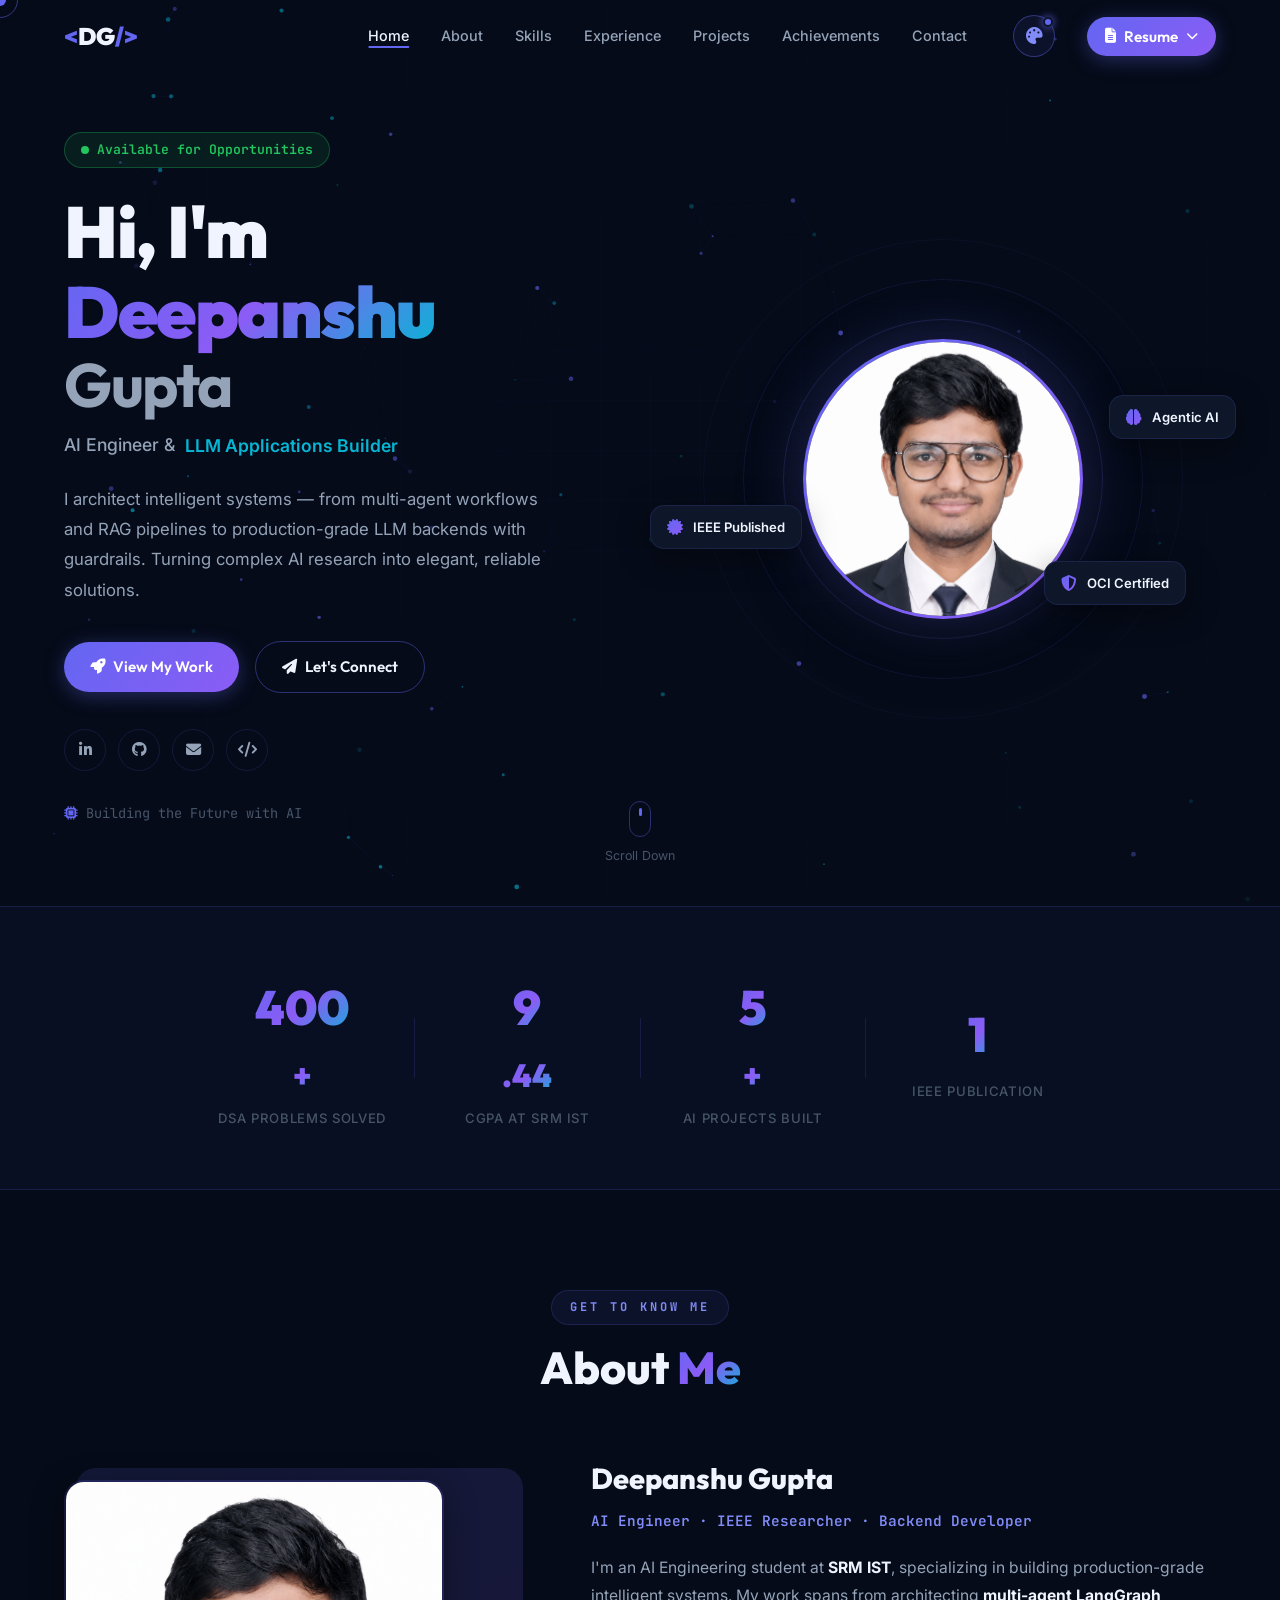
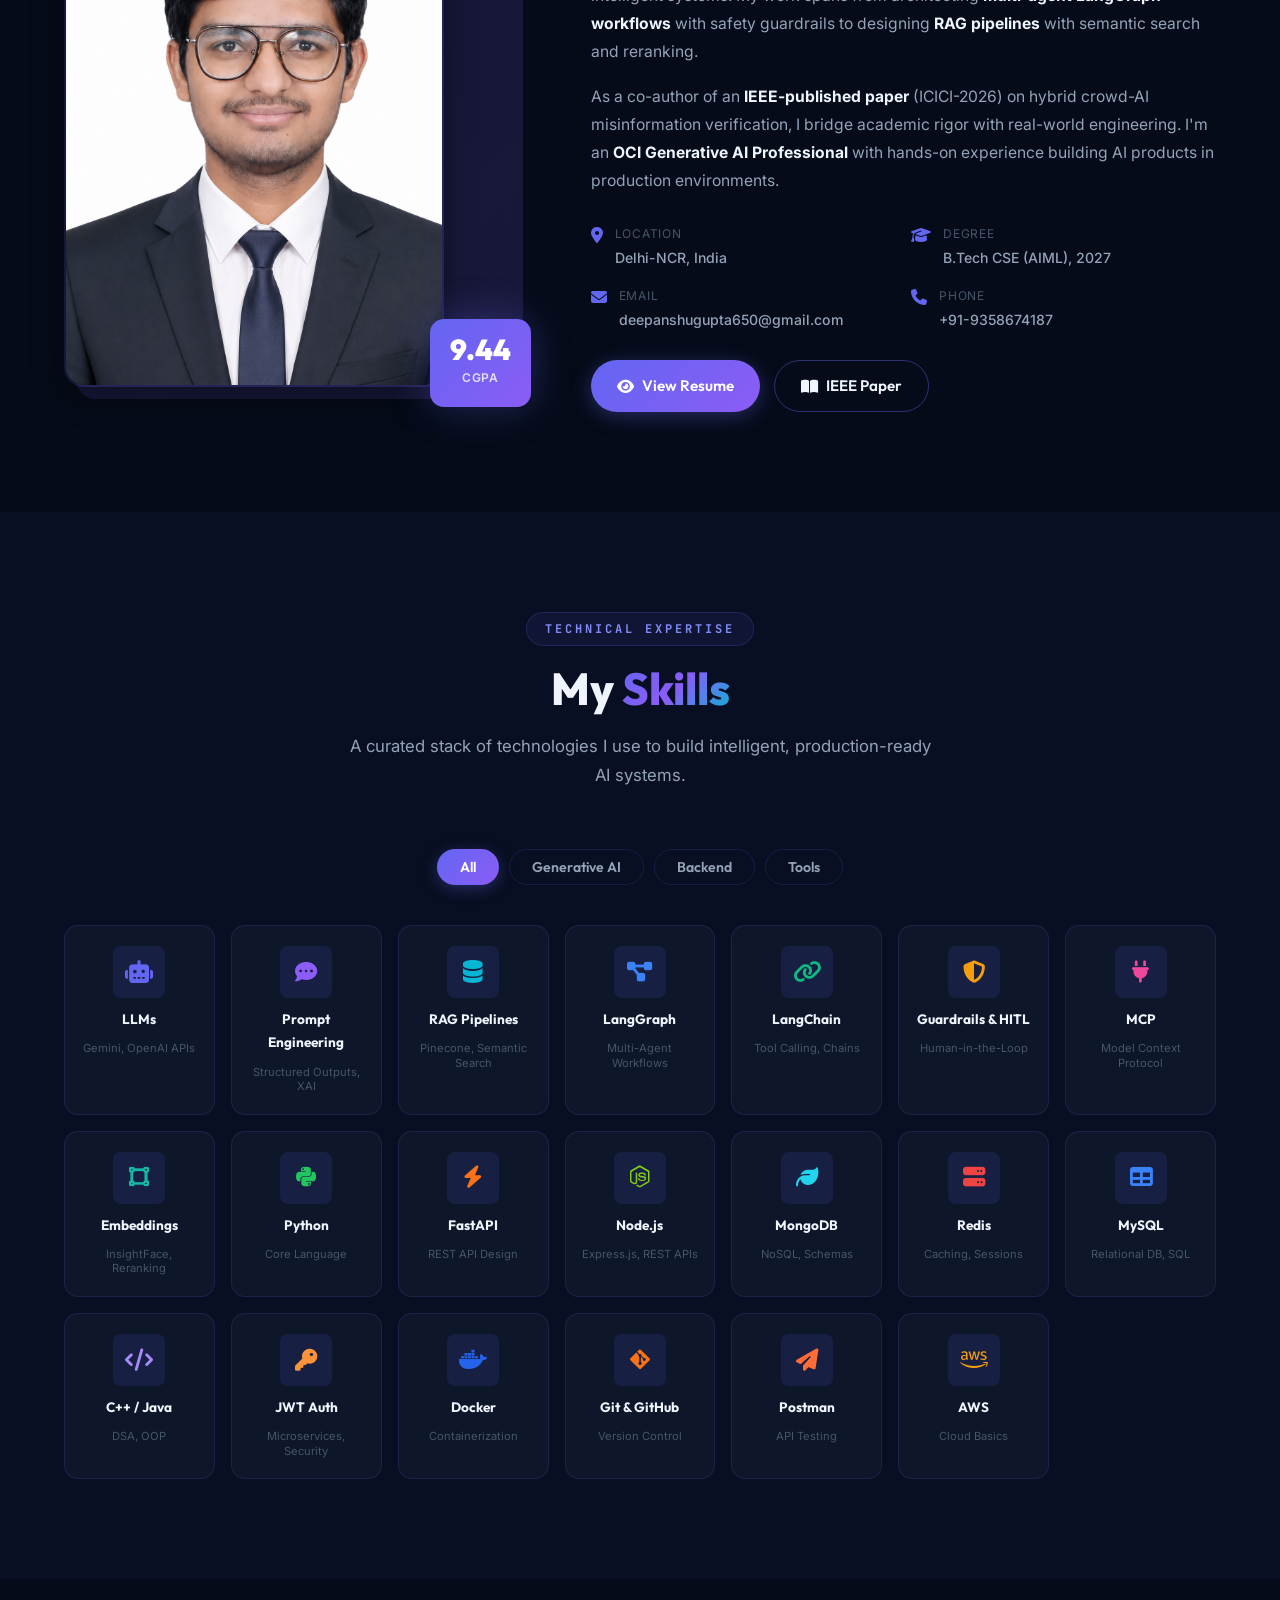
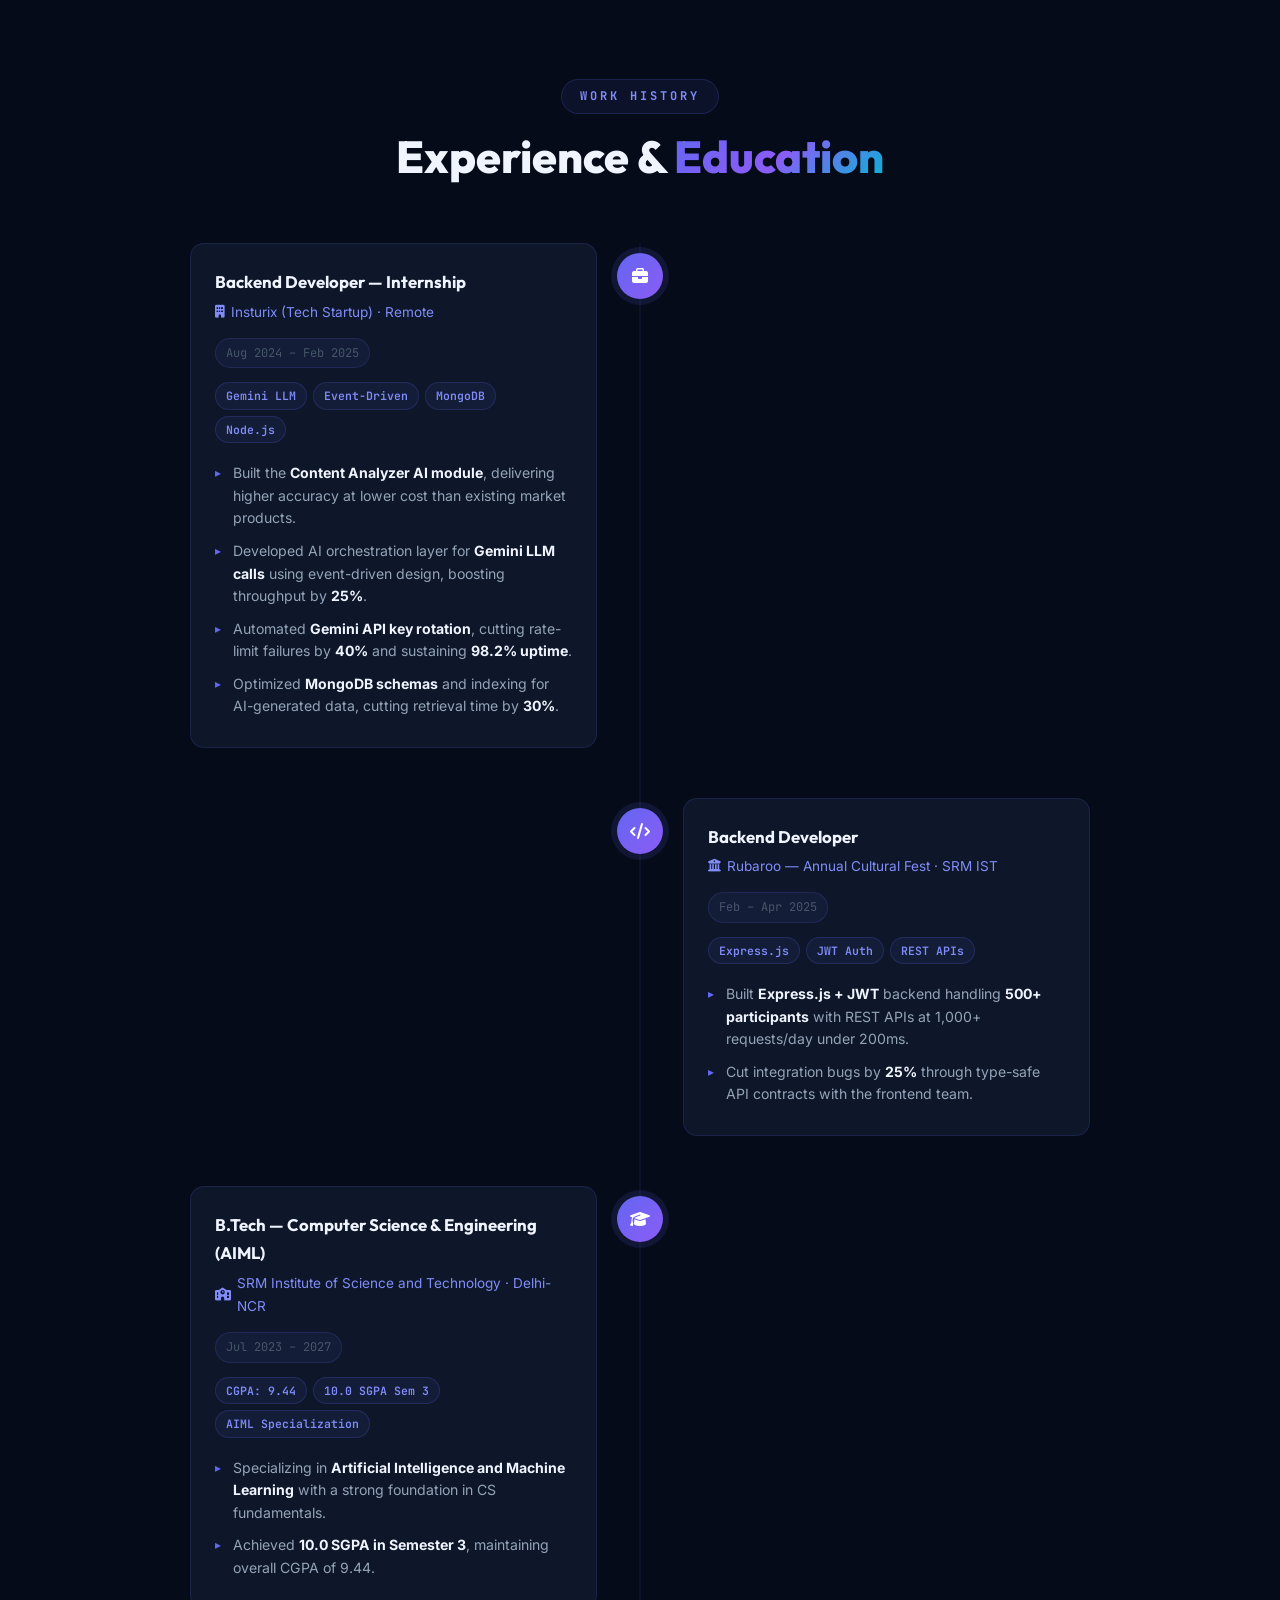
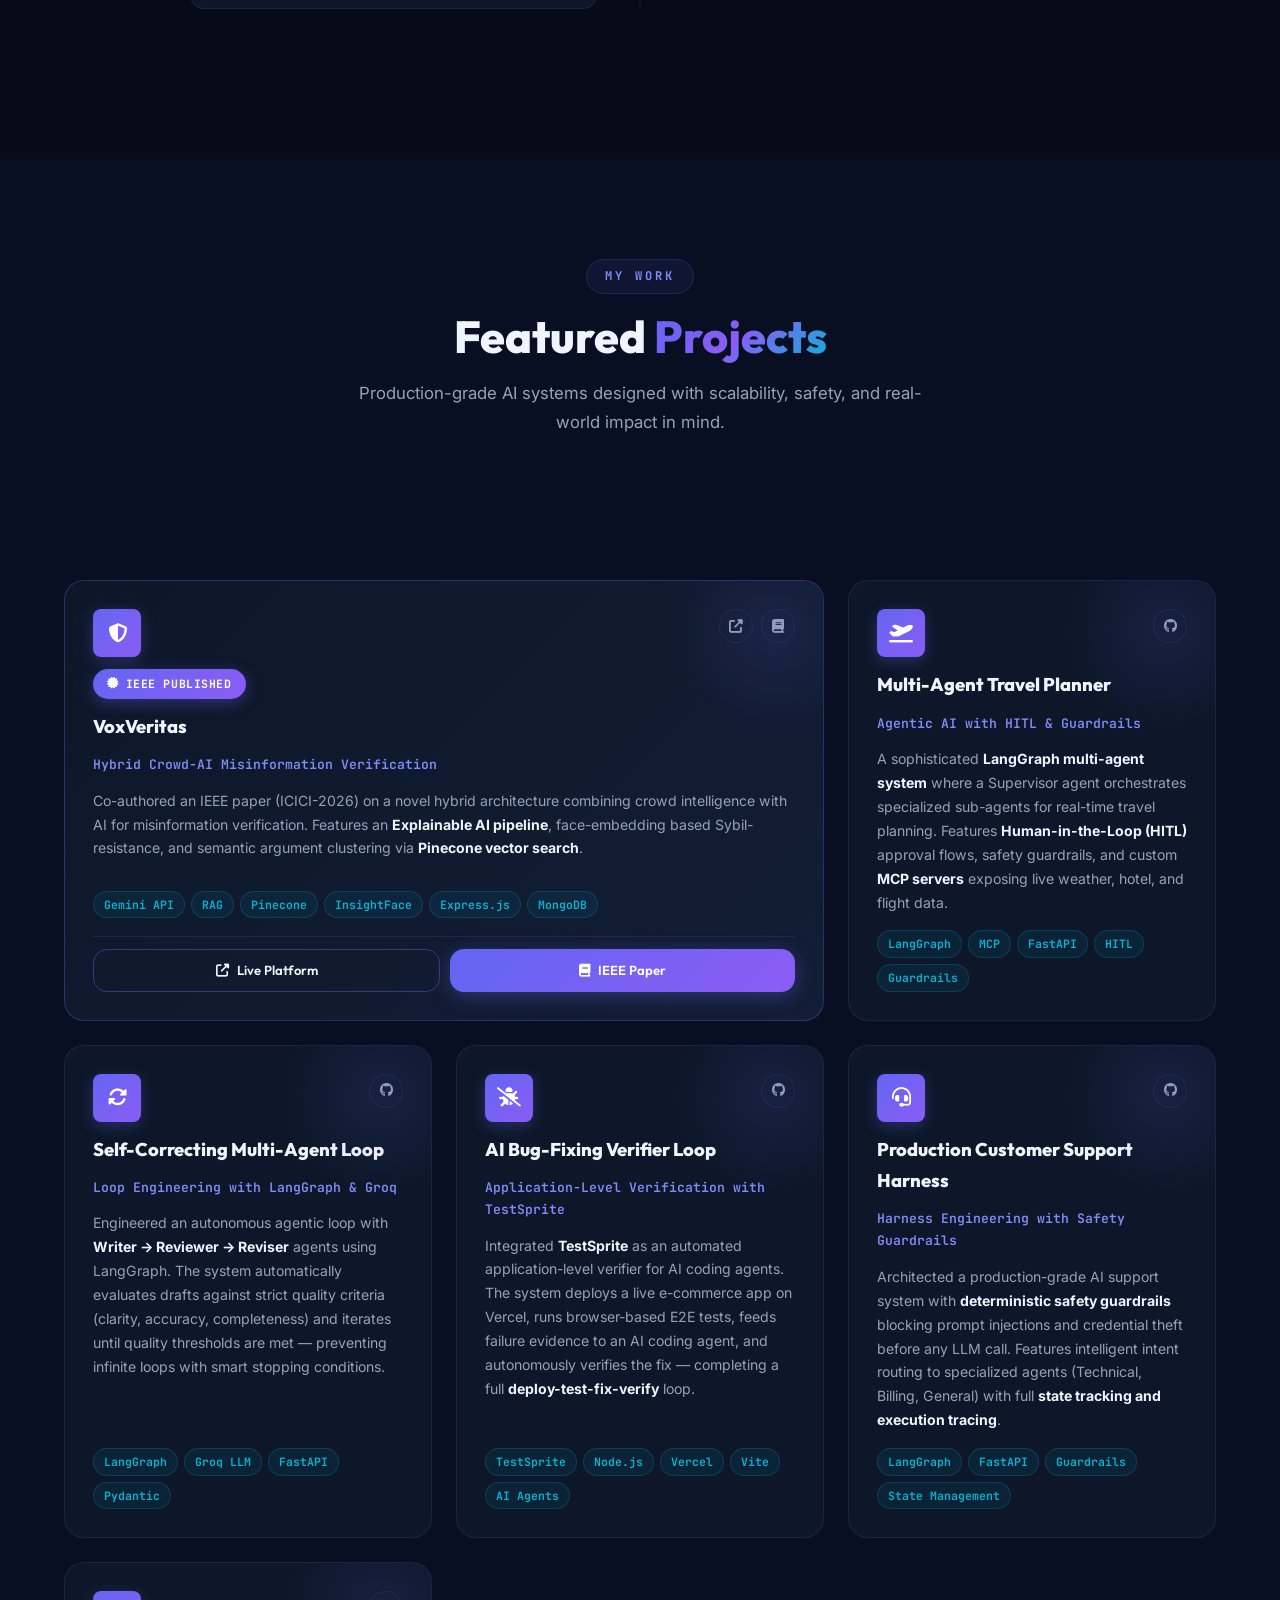
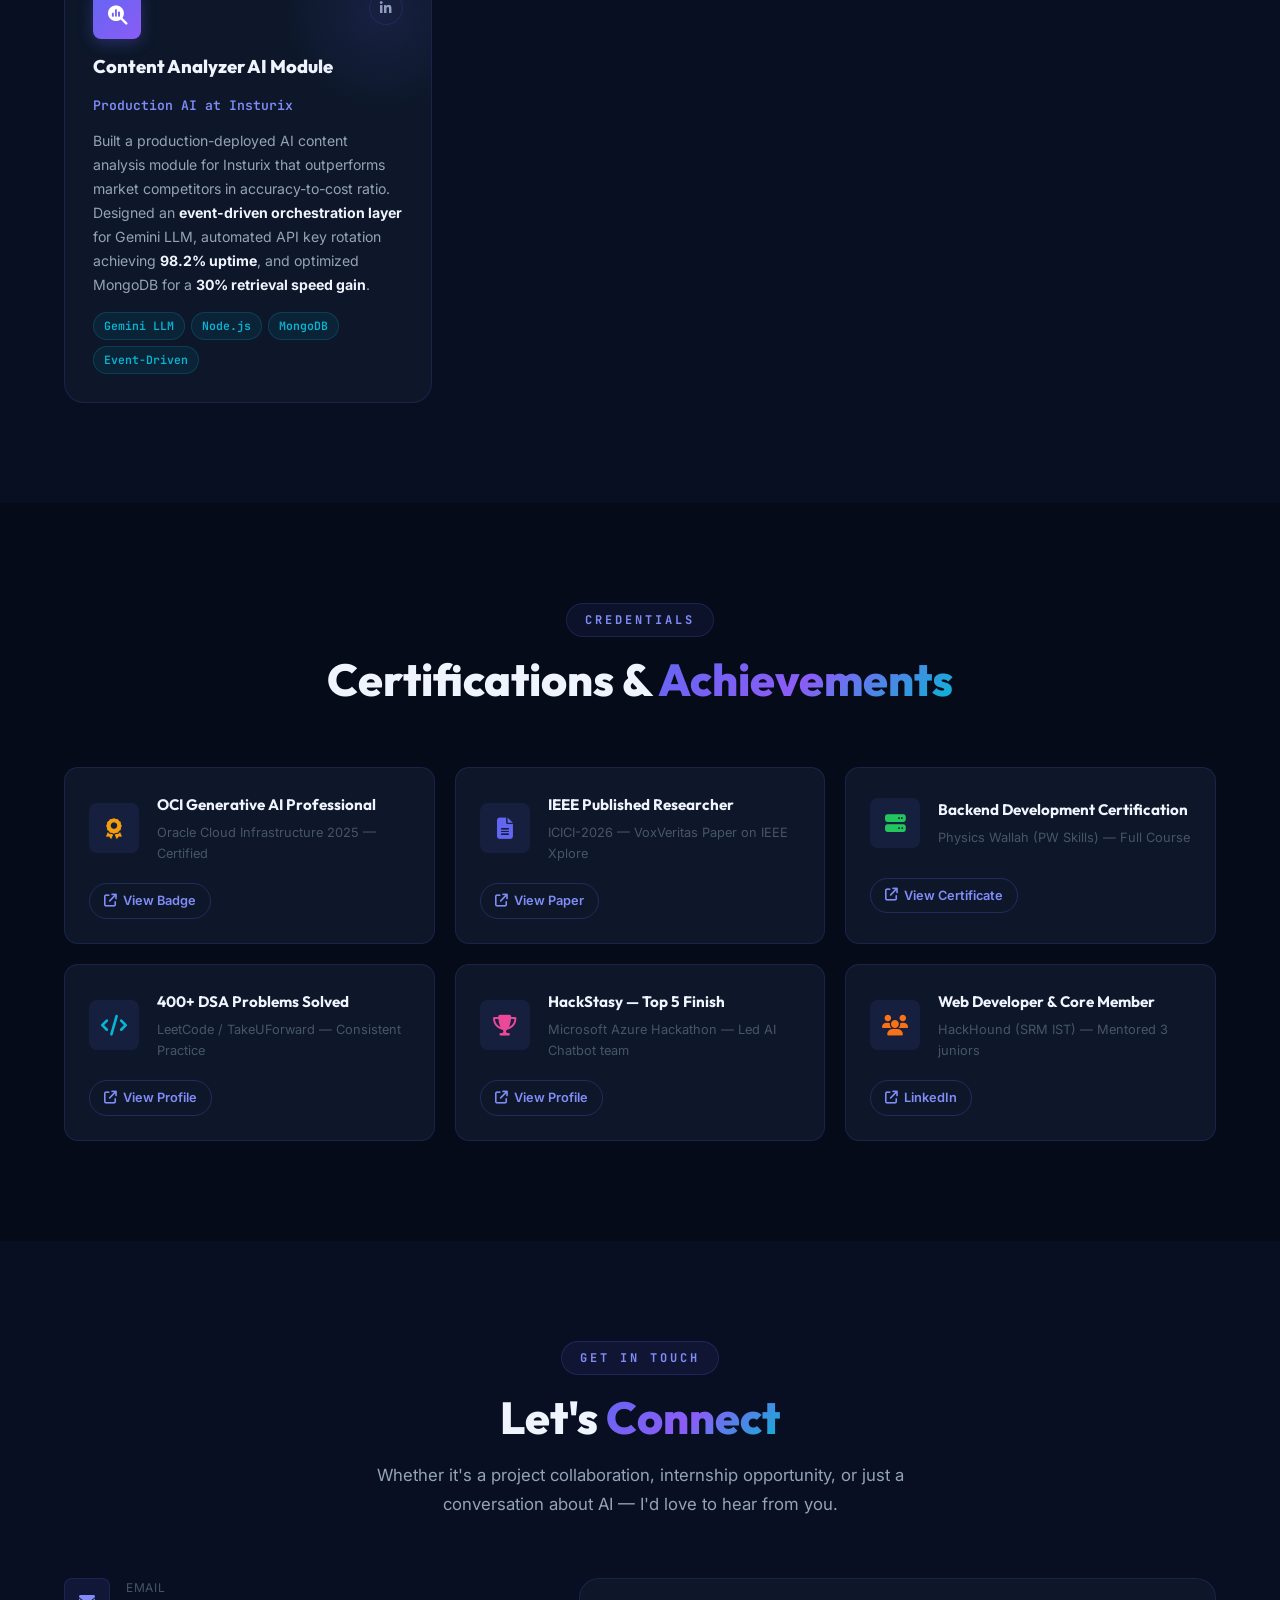
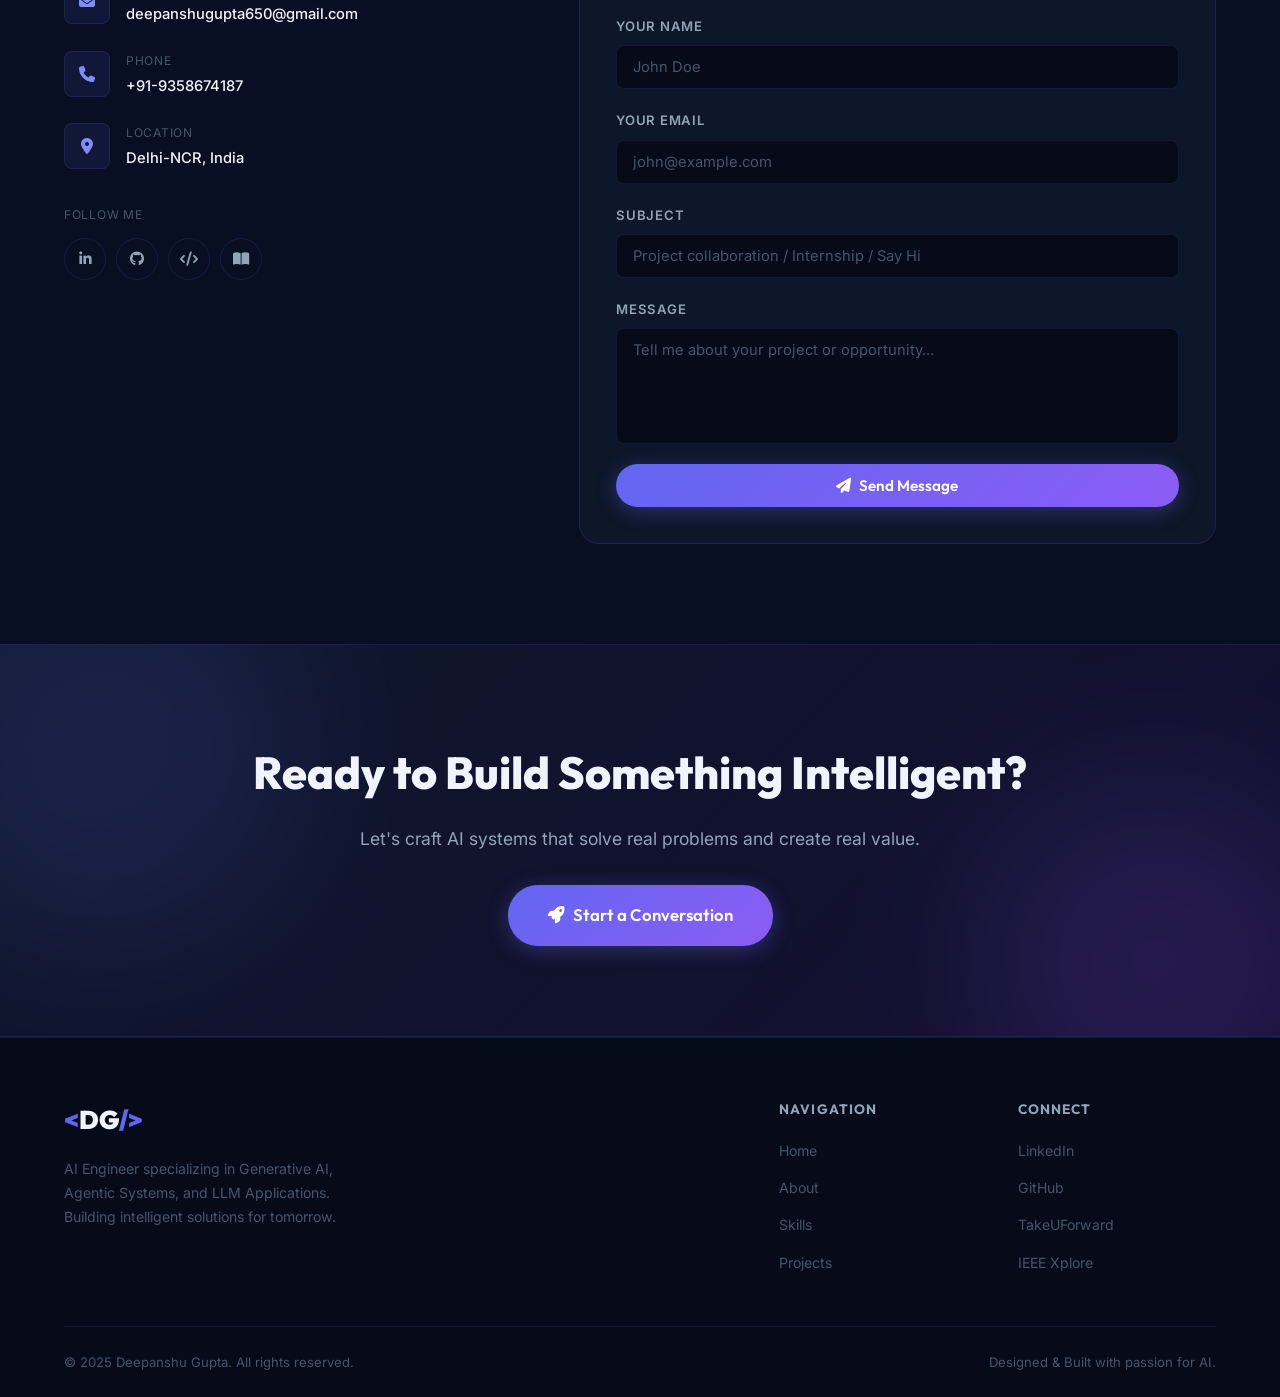
==== index.html @ e5faf409 "frist version" ====
<!DOCTYPE html>
<html lang="en">
<head>
  <meta charset="UTF-8" />
  <meta name="viewport" content="width=device-width, initial-scale=1.0" />
  <title>Deepanshu Gupta — AI Engineer & Agentic AI Specialist</title>
  <meta name="description" content="Portfolio of Deepanshu Gupta — AI Engineer specializing in Generative AI, LLM applications, Agentic AI systems, RAG pipelines, and multi-agent workflows. IEEE-published researcher and OCI Generative AI Professional." />
  <link rel="preconnect" href="https://fonts.googleapis.com" />
  <link rel="preconnect" href="https://fonts.gstatic.com" crossorigin />
  <link href="https://fonts.googleapis.com/css2?family=Outfit:wght@300;400;500;600;700;800;900&family=Inter:wght@300;400;500;600&family=JetBrains+Mono:wght@400;500&display=swap" rel="stylesheet" />
  <link rel="stylesheet" href="https://cdnjs.cloudflare.com/ajax/libs/font-awesome/6.5.0/css/all.min.css" />
  <link rel="stylesheet" href="style.css" />
  <!-- Theme Switcher Colors injected by JS -->
</head>
<body>

  <!-- ===== CUSTOM CURSOR ===== -->
  <div class="cursor" id="cursor"></div>
  <div class="cursor-follower" id="cursorFollower"></div>

  <!-- ===== LOADER ===== -->
  <div class="loader" id="loader">
    <div class="loader-inner">
      <div class="loader-logo">DG</div>
      <div class="loader-bar"><div class="loader-progress" id="loaderProgress"></div></div>
      <p class="loader-text">Initializing AI System...</p>
    </div>
  </div>

  <!-- ===== NAVBAR ===== -->
  <nav class="navbar" id="navbar">
    <div class="nav-container">
      <a href="#home" class="nav-logo">
        <span class="logo-bracket">&lt;</span>DG<span class="logo-bracket">/&gt;</span>
      </a>
      <ul class="nav-links" id="navLinks">
        <li><a href="#home" class="nav-link active">Home</a></li>
        <li><a href="#about" class="nav-link">About</a></li>
        <li><a href="#skills" class="nav-link">Skills</a></li>
        <li><a href="#experience" class="nav-link">Experience</a></li>
        <li><a href="#projects" class="nav-link">Projects</a></li>
        <li><a href="#certifications" class="nav-link">Achievements</a></li>
        <li><a href="#contact" class="nav-link">Contact</a></li>
      </ul>
      <!-- Theme Switcher (Sequential Toggle) -->
      <div class="theme-switcher" id="themeSwitcher">
        <button class="theme-toggle-btn" id="themeToggleBtn" aria-label="Cycle color theme" title="Theme: Indigo Cosmos (Click to switch)">
          <i class="fas fa-palette"></i>
          <span class="theme-badge-dot" id="themeBadgeDot"></span>
        </button>
      </div>

      <!-- Theme Toast Notification -->
      <div class="theme-toast" id="themeToast" aria-live="polite"></div>

      <!-- Resume Dropdown -->
      <div class="resume-dropdown" id="resumeDropdown">
        <button class="btn btn-primary nav-cta resume-trigger" id="resumeTrigger">
          <i class="fas fa-file-alt"></i> Resume <i class="fas fa-chevron-down resume-chevron"></i>
        </button>
        <div class="resume-menu" id="resumeMenu">
          <a href="https://drive.google.com/file/d/1e460XeyVys7kwiIqdDJGY84i5JlRn33x/view?usp=sharing" target="_blank" class="resume-menu-item">
            <i class="fas fa-eye"></i>
            <div>
              <span class="rmenu-title">View Resume</span>
              <span class="rmenu-sub">Open in Google Drive</span>
            </div>
          </a>
          <a href="https://drive.google.com/uc?export=download&id=1e460XeyVys7kwiIqdDJGY84i5JlRn33x" target="_blank" class="resume-menu-item">
            <i class="fas fa-download"></i>
            <div>
              <span class="rmenu-title">Download PDF</span>
              <span class="rmenu-sub">Save to your device</span>
            </div>
          </a>
        </div>
      </div>

      <button class="hamburger" id="hamburger" aria-label="Toggle menu">
        <span></span><span></span><span></span>
      </button>
    </div>
  </nav>

  <!-- ===== HERO SECTION ===== -->
  <section id="home" class="hero">
    <canvas id="particleCanvas"></canvas>
    <div class="hero-bg-grid"></div>
    <div class="hero-container">
      <div class="hero-content">
        <div class="hero-badge reveal-up">
          <span class="badge-dot"></span>
          <span>Available for Opportunities</span>
        </div>
        <h1 class="hero-title reveal-up">
          Hi, I'm <span class="text-gradient">Deepanshu</span><br />
          <span class="hero-subtitle-role">Gupta</span>
        </h1>
        <div class="hero-role reveal-up">
          <span class="role-prefix">AI Engineer &amp;</span>
          <div class="role-cycler">
            <span class="role-item active">Agentic AI Specialist</span>
            <span class="role-item">LLM Applications Builder</span>
            <span class="role-item">RAG Pipeline Engineer</span>
            <span class="role-item">IEEE Published Researcher</span>
          </div>
        </div>
        <p class="hero-desc reveal-up">
          I architect intelligent systems — from multi-agent workflows and RAG pipelines 
          to production-grade LLM backends with guardrails. Turning complex AI research 
          into elegant, reliable solutions.
        </p>
        <div class="hero-actions reveal-up">
          <a href="#projects" class="btn btn-primary btn-glow">
            <i class="fas fa-rocket"></i> View My Work
          </a>
          <a href="#contact" class="btn btn-outline">
            <i class="fas fa-paper-plane"></i> Let's Connect
          </a>
        </div>
        <div class="hero-socials reveal-up">
          <a href="https://linkedin.com/in/deepanshugupta650" target="_blank" aria-label="LinkedIn" class="social-icon">
            <i class="fab fa-linkedin-in"></i>
          </a>
          <a href="https://github.com/deepanshuguptacode" target="_blank" aria-label="GitHub" class="social-icon">
            <i class="fab fa-github"></i>
          </a>
          <a href="mailto:deepanshugupta650@gmail.com" aria-label="Email" class="social-icon">
            <i class="fas fa-envelope"></i>
          </a>
          <a href="https://takeuforward.org/profile/deepanshuguptacode/" target="_blank" aria-label="TakeUForward" class="social-icon">
            <i class="fas fa-code"></i>
          </a>
        </div>
        <div class="hero-tag reveal-up">
          <span class="tag-icon"><i class="fas fa-microchip"></i></span>
          <span>Building the Future with AI</span>
        </div>
      </div>
      <div class="hero-image-wrapper reveal-right">
        <div class="hero-image-ring ring-1"></div>
        <div class="hero-image-ring ring-2"></div>
        <div class="hero-image-ring ring-3"></div>
        <div class="hero-image-frame">
          <img src="profile.png" alt="Deepanshu Gupta - AI Engineer" class="hero-profile-img" />
        </div>
        <div class="hero-float-card card-1">
          <i class="fas fa-brain"></i>
          <span>Agentic AI</span>
        </div>
        <div class="hero-float-card card-2">
          <i class="fas fa-certificate"></i>
          <span>IEEE Published</span>
        </div>
        <div class="hero-float-card card-3">
          <i class="fas fa-shield-halved"></i>
          <span>OCI Certified</span>
        </div>
      </div>
    </div>
    <div class="scroll-indicator">
      <div class="scroll-mouse">
        <div class="scroll-wheel"></div>
      </div>
      <span>Scroll Down</span>
    </div>
  </section>

  <!-- ===== STATS RIBBON ===== -->
  <section class="stats-ribbon">
    <div class="stats-container">
      <div class="stat-item reveal-up">
        <div class="stat-number" data-count="400">0</div>
        <div class="stat-suffix">+</div>
        <div class="stat-label">DSA Problems Solved</div>
      </div>
      <div class="stat-divider"></div>
      <div class="stat-item reveal-up">
        <div class="stat-number" data-count="9">0</div>
        <div class="stat-suffix">.44</div>
        <div class="stat-label">CGPA at SRM IST</div>
      </div>
      <div class="stat-divider"></div>
      <div class="stat-item reveal-up">
        <div class="stat-number" data-count="5">0</div>
        <div class="stat-suffix">+</div>
        <div class="stat-label">AI Projects Built</div>
      </div>
      <div class="stat-divider"></div>
      <div class="stat-item reveal-up">
        <div class="stat-number" data-count="1">0</div>
        <div class="stat-suffix"></div>
        <div class="stat-label">IEEE Publication</div>
      </div>
    </div>
  </section>

  <!-- ===== ABOUT SECTION ===== -->
  <section id="about" class="about">
    <div class="section-container">
      <div class="section-header reveal-up">
        <span class="section-tag">GET TO KNOW ME</span>
        <h2 class="section-title">About <span class="text-gradient">Me</span></h2>
      </div>
      <div class="about-grid">
        <div class="about-image-col reveal-left">
          <div class="about-image-wrapper">
            <div class="about-img-bg"></div>
            <img src="profile.png" alt="Deepanshu Gupta" class="about-img" />
            <div class="about-experience-badge">
              <span class="exp-number">9.44</span>
              <span class="exp-label">CGPA</span>
            </div>
          </div>
        </div>
        <div class="about-content-col reveal-right">
          <h3 class="about-name">Deepanshu Gupta</h3>
          <p class="about-role-label">AI Engineer · IEEE Researcher · Backend Developer</p>
          <p class="about-bio">
            I'm an AI Engineering student at <strong>SRM IST</strong>, specializing in building 
            production-grade intelligent systems. My work spans from architecting 
            <strong>multi-agent LangGraph workflows</strong> with safety guardrails to 
            designing <strong>RAG pipelines</strong> with semantic search and reranking.
          </p>
          <p class="about-bio">
            As a co-author of an <strong>IEEE-published paper</strong> (ICICI-2026) on hybrid 
            crowd-AI misinformation verification, I bridge academic rigor with real-world engineering. 
            I'm an <strong>OCI Generative AI Professional</strong> with hands-on experience 
            building AI products in production environments.
          </p>
          <div class="about-info-grid">
            <div class="about-info-item">
              <i class="fas fa-map-marker-alt"></i>
              <div>
                <span class="info-label">Location</span>
                <span class="info-value">Delhi-NCR, India</span>
              </div>
            </div>
            <div class="about-info-item">
              <i class="fas fa-graduation-cap"></i>
              <div>
                <span class="info-label">Degree</span>
                <span class="info-value">B.Tech CSE (AIML), 2027</span>
              </div>
            </div>
            <div class="about-info-item">
              <i class="fas fa-envelope"></i>
              <div>
                <span class="info-label">Email</span>
                <span class="info-value">deepanshugupta650@gmail.com</span>
              </div>
            </div>
            <div class="about-info-item">
              <i class="fas fa-phone"></i>
              <div>
                <span class="info-label">Phone</span>
                <span class="info-value">+91-9358674187</span>
              </div>
            </div>
          </div>
          <div class="about-actions">
            <a href="https://drive.google.com/file/d/1e460XeyVys7kwiIqdDJGY84i5JlRn33x/view?usp=sharing" target="_blank" class="btn btn-primary">
              <i class="fas fa-eye"></i> View Resume
            </a>
            <a href="https://ieeexplore.ieee.org/document/11565047" target="_blank" class="btn btn-outline">
              <i class="fas fa-book-open"></i> IEEE Paper
            </a>
          </div>
        </div>
      </div>
    </div>
  </section>

  <!-- ===== SKILLS SECTION ===== -->
  <section id="skills" class="skills">
    <div class="section-container">
      <div class="section-header reveal-up">
        <span class="section-tag">TECHNICAL EXPERTISE</span>
        <h2 class="section-title">My <span class="text-gradient">Skills</span></h2>
        <p class="section-desc">A curated stack of technologies I use to build intelligent, production-ready AI systems.</p>
      </div>

      <div class="skills-categories reveal-up">
        <button class="skills-filter active" data-filter="all">All</button>
        <button class="skills-filter" data-filter="ai">Generative AI</button>
        <button class="skills-filter" data-filter="backend">Backend</button>
        <button class="skills-filter" data-filter="tools">Tools</button>
      </div>

      <div class="skills-grid">

        <!-- Generative AI & LLMs -->
        <div class="skill-card reveal-up" data-category="ai">
          <div class="skill-icon-wrap" style="--clr:#6366f1">
            <i class="fas fa-robot"></i>
          </div>
          <span class="skill-name">LLMs</span>
          <span class="skill-sub">Gemini, OpenAI APIs</span>
        </div>
        <div class="skill-card reveal-up" data-category="ai">
          <div class="skill-icon-wrap" style="--clr:#8b5cf6">
            <i class="fas fa-comment-dots"></i>
          </div>
          <span class="skill-name">Prompt Engineering</span>
          <span class="skill-sub">Structured Outputs, XAI</span>
        </div>
        <div class="skill-card reveal-up" data-category="ai">
          <div class="skill-icon-wrap" style="--clr:#06b6d4">
            <i class="fas fa-database"></i>
          </div>
          <span class="skill-name">RAG Pipelines</span>
          <span class="skill-sub">Pinecone, Semantic Search</span>
        </div>
        <div class="skill-card reveal-up" data-category="ai">
          <div class="skill-icon-wrap" style="--clr:#3b82f6">
            <i class="fas fa-project-diagram"></i>
          </div>
          <span class="skill-name">LangGraph</span>
          <span class="skill-sub">Multi-Agent Workflows</span>
        </div>
        <div class="skill-card reveal-up" data-category="ai">
          <div class="skill-icon-wrap" style="--clr:#10b981">
            <i class="fas fa-link"></i>
          </div>
          <span class="skill-name">LangChain</span>
          <span class="skill-sub">Tool Calling, Chains</span>
        </div>
        <div class="skill-card reveal-up" data-category="ai">
          <div class="skill-icon-wrap" style="--clr:#f59e0b">
            <i class="fas fa-shield-halved"></i>
          </div>
          <span class="skill-name">Guardrails & HITL</span>
          <span class="skill-sub">Human-in-the-Loop</span>
        </div>
        <div class="skill-card reveal-up" data-category="ai">
          <div class="skill-icon-wrap" style="--clr:#ec4899">
            <i class="fas fa-plug"></i>
          </div>
          <span class="skill-name">MCP</span>
          <span class="skill-sub">Model Context Protocol</span>
        </div>
        <div class="skill-card reveal-up" data-category="ai">
          <div class="skill-icon-wrap" style="--clr:#14b8a6">
            <i class="fas fa-vector-square"></i>
          </div>
          <span class="skill-name">Embeddings</span>
          <span class="skill-sub">InsightFace, Reranking</span>
        </div>

        <!-- Backend -->
        <div class="skill-card reveal-up" data-category="backend">
          <div class="skill-icon-wrap" style="--clr:#22c55e">
            <i class="fab fa-python"></i>
          </div>
          <span class="skill-name">Python</span>
          <span class="skill-sub">Core Language</span>
        </div>
        <div class="skill-card reveal-up" data-category="backend">
          <div class="skill-icon-wrap" style="--clr:#f97316">
            <i class="fas fa-bolt"></i>
          </div>
          <span class="skill-name">FastAPI</span>
          <span class="skill-sub">REST API Design</span>
        </div>
        <div class="skill-card reveal-up" data-category="backend">
          <div class="skill-icon-wrap" style="--clr:#84cc16">
            <i class="fab fa-node-js"></i>
          </div>
          <span class="skill-name">Node.js</span>
          <span class="skill-sub">Express.js, REST APIs</span>
        </div>
        <div class="skill-card reveal-up" data-category="backend">
          <div class="skill-icon-wrap" style="--clr:#22d3ee">
            <i class="fas fa-leaf"></i>
          </div>
          <span class="skill-name">MongoDB</span>
          <span class="skill-sub">NoSQL, Schemas</span>
        </div>
        <div class="skill-card reveal-up" data-category="backend">
          <div class="skill-icon-wrap" style="--clr:#ef4444">
            <i class="fas fa-server"></i>
          </div>
          <span class="skill-name">Redis</span>
          <span class="skill-sub">Caching, Sessions</span>
        </div>
        <div class="skill-card reveal-up" data-category="backend">
          <div class="skill-icon-wrap" style="--clr:#3b82f6">
            <i class="fas fa-table"></i>
          </div>
          <span class="skill-name">MySQL</span>
          <span class="skill-sub">Relational DB, SQL</span>
        </div>
        <div class="skill-card reveal-up" data-category="backend">
          <div class="skill-icon-wrap" style="--clr:#a78bfa">
            <i class="fas fa-code"></i>
          </div>
          <span class="skill-name">C++ / Java</span>
          <span class="skill-sub">DSA, OOP</span>
        </div>
        <div class="skill-card reveal-up" data-category="backend">
          <div class="skill-icon-wrap" style="--clr:#fb923c">
            <i class="fas fa-key"></i>
          </div>
          <span class="skill-name">JWT Auth</span>
          <span class="skill-sub">Microservices, Security</span>
        </div>

        <!-- Tools -->
        <div class="skill-card reveal-up" data-category="tools">
          <div class="skill-icon-wrap" style="--clr:#2563eb">
            <i class="fab fa-docker"></i>
          </div>
          <span class="skill-name">Docker</span>
          <span class="skill-sub">Containerization</span>
        </div>
        <div class="skill-card reveal-up" data-category="tools">
          <div class="skill-icon-wrap" style="--clr:#f97316">
            <i class="fab fa-git-alt"></i>
          </div>
          <span class="skill-name">Git & GitHub</span>
          <span class="skill-sub">Version Control</span>
        </div>
        <div class="skill-card reveal-up" data-category="tools">
          <div class="skill-icon-wrap" style="--clr:#ff6c37">
            <i class="fas fa-paper-plane"></i>
          </div>
          <span class="skill-name">Postman</span>
          <span class="skill-sub">API Testing</span>
        </div>
        <div class="skill-card reveal-up" data-category="tools">
          <div class="skill-icon-wrap" style="--clr:#f59e0b">
            <i class="fab fa-aws"></i>
          </div>
          <span class="skill-name">AWS</span>
          <span class="skill-sub">Cloud Basics</span>
        </div>
      </div>
    </div>
  </section>

  <!-- ===== EXPERIENCE SECTION ===== -->
  <section id="experience" class="experience">
    <div class="section-container">
      <div class="section-header reveal-up">
        <span class="section-tag">WORK HISTORY</span>
        <h2 class="section-title">Experience &amp; <span class="text-gradient">Education</span></h2>
      </div>
      <div class="timeline">

        <div class="timeline-item reveal-left">
          <div class="timeline-dot">
            <i class="fas fa-briefcase"></i>
          </div>
          <div class="timeline-card">
            <div class="timeline-header">
              <div>
                <h3 class="timeline-title">Backend Developer — Internship</h3>
                <p class="timeline-company"><i class="fas fa-building"></i> Insturix (Tech Startup) · Remote</p>
              </div>
              <span class="timeline-date">Aug 2024 – Feb 2025</span>
            </div>
            <div class="timeline-tags">
              <span class="tag">Gemini LLM</span>
              <span class="tag">Event-Driven</span>
              <span class="tag">MongoDB</span>
              <span class="tag">Node.js</span>
            </div>
            <ul class="timeline-bullets">
              <li>Built the <strong>Content Analyzer AI module</strong>, delivering higher accuracy at lower cost than existing market products.</li>
              <li>Developed AI orchestration layer for <strong>Gemini LLM calls</strong> using event-driven design, boosting throughput by <strong>25%</strong>.</li>
              <li>Automated <strong>Gemini API key rotation</strong>, cutting rate-limit failures by <strong>40%</strong> and sustaining <strong>98.2% uptime</strong>.</li>
              <li>Optimized <strong>MongoDB schemas</strong> and indexing for AI-generated data, cutting retrieval time by <strong>30%</strong>.</li>
            </ul>
          </div>
        </div>

        <div class="timeline-item reveal-right">
          <div class="timeline-dot">
            <i class="fas fa-code"></i>
          </div>
          <div class="timeline-card">
            <div class="timeline-header">
              <div>
                <h3 class="timeline-title">Backend Developer</h3>
                <p class="timeline-company"><i class="fas fa-university"></i> Rubaroo — Annual Cultural Fest · SRM IST</p>
              </div>
              <span class="timeline-date">Feb – Apr 2025</span>
            </div>
            <div class="timeline-tags">
              <span class="tag">Express.js</span>
              <span class="tag">JWT Auth</span>
              <span class="tag">REST APIs</span>
            </div>
            <ul class="timeline-bullets">
              <li>Built <strong>Express.js + JWT</strong> backend handling <strong>500+ participants</strong> with REST APIs at 1,000+ requests/day under 200ms.</li>
              <li>Cut integration bugs by <strong>25%</strong> through type-safe API contracts with the frontend team.</li>
            </ul>
          </div>
        </div>

        <div class="timeline-item reveal-left">
          <div class="timeline-dot">
            <i class="fas fa-graduation-cap"></i>
          </div>
          <div class="timeline-card">
            <div class="timeline-header">
              <div>
                <h3 class="timeline-title">B.Tech — Computer Science & Engineering (AIML)</h3>
                <p class="timeline-company"><i class="fas fa-school"></i> SRM Institute of Science and Technology · Delhi-NCR</p>
              </div>
              <span class="timeline-date">Jul 2023 – 2027</span>
            </div>
            <div class="timeline-tags">
              <span class="tag">CGPA: 9.44</span>
              <span class="tag">10.0 SGPA Sem 3</span>
              <span class="tag">AIML Specialization</span>
            </div>
            <ul class="timeline-bullets">
              <li>Specializing in <strong>Artificial Intelligence and Machine Learning</strong> with a strong foundation in CS fundamentals.</li>
              <li>Achieved <strong>10.0 SGPA in Semester 3</strong>, maintaining overall CGPA of 9.44.</li>
            </ul>
          </div>
        </div>

      </div>
    </div>
  </section>

  <!-- ===== PROJECTS SECTION ===== -->
  <section id="projects" class="projects">
    <div class="section-container">
      <div class="section-header reveal-up">
        <span class="section-tag">MY WORK</span>
        <h2 class="section-title">Featured <span class="text-gradient">Projects</span></h2>
        <p class="section-desc">Production-grade AI systems designed with scalability, safety, and real-world impact in mind.</p>
      </div>

      <div class="projects-filter reveal-up">
        <button class="proj-filter active" data-pfilter="all">All</button>
        <button class="proj-filter" data-pfilter="agentic">Agentic AI</button>
        <button class="proj-filter" data-pfilter="rag">RAG & LLMs</button>
        <button class="proj-filter" data-pfilter="backend">Backend</button>
      </div>

      <div class="projects-grid">

        <!-- VoxVeritas -->
        <div class="project-card featured reveal-up" data-ptag="rag">
          <div class="project-glow"></div>
          <div class="project-header">
            <div class="project-icon-wrap">
              <i class="fas fa-shield-halved"></i>
            </div>
            <div class="project-links">
              <a href="https://www.voxveritas.tech" target="_blank" class="proj-link" title="Live Platform"><i class="fas fa-external-link-alt"></i></a>
              <a href="https://ieeexplore.ieee.org/document/11565047" target="_blank" class="proj-link" title="IEEE Paper"><i class="fas fa-book"></i></a>
            </div>
          </div>
          <div class="project-badge-inline">
            <i class="fas fa-certificate"></i> IEEE Published
          </div>
          <h3 class="project-title">VoxVeritas</h3>
          <p class="project-subtitle">Hybrid Crowd-AI Misinformation Verification</p>
          <p class="project-desc">
            Co-authored an IEEE paper (ICICI-2026) on a novel hybrid architecture combining crowd intelligence with AI for misinformation verification. Features an <strong>Explainable AI pipeline</strong>, face-embedding based Sybil-resistance, and semantic argument clustering via <strong>Pinecone vector search</strong>.
          </p>
          <div class="project-tech">
            <span>Gemini API</span><span>RAG</span><span>Pinecone</span><span>InsightFace</span><span>Express.js</span><span>MongoDB</span>
          </div>
          <div class="project-actions">
            <a href="https://www.voxveritas.tech" target="_blank" class="btn btn-outline proj-action-btn">
              <i class="fas fa-external-link-alt"></i> Live Platform
            </a>
            <a href="https://ieeexplore.ieee.org/document/11565047" target="_blank" class="btn btn-primary proj-action-btn">
              <i class="fas fa-book"></i> IEEE Paper
            </a>
          </div>
        </div>

        <!-- Multi-Agent Travel Planner -->
        <div class="project-card reveal-up" data-ptag="agentic">
          <div class="project-glow"></div>
          <div class="project-header">
            <div class="project-icon-wrap">
              <i class="fas fa-plane-departure"></i>
            </div>
            <div class="project-links">
              <a href="https://github.com/deepanshuguptacode" target="_blank" class="proj-link" title="GitHub"><i class="fab fa-github"></i></a>
            </div>
          </div>
          <h3 class="project-title">Multi-Agent Travel Planner</h3>
          <p class="project-subtitle">Agentic AI with HITL &amp; Guardrails</p>
          <p class="project-desc">
            A sophisticated <strong>LangGraph multi-agent system</strong> where a Supervisor agent orchestrates specialized sub-agents for real-time travel planning. Features <strong>Human-in-the-Loop (HITL)</strong> approval flows, safety guardrails, and custom <strong>MCP servers</strong> exposing live weather, hotel, and flight data.
          </p>
          <div class="project-tech">
            <span>LangGraph</span><span>MCP</span><span>FastAPI</span><span>HITL</span><span>Guardrails</span>
          </div>
        </div>

        <!-- Self-Correcting Multi-Agent -->
        <div class="project-card reveal-up" data-ptag="agentic">
          <div class="project-glow"></div>
          <div class="project-header">
            <div class="project-icon-wrap">
              <i class="fas fa-rotate"></i>
            </div>
            <div class="project-links">
              <a href="https://github.com/deepanshuguptacode" target="_blank" class="proj-link" title="GitHub"><i class="fab fa-github"></i></a>
            </div>
          </div>
          <h3 class="project-title">Self-Correcting Multi-Agent Loop</h3>
          <p class="project-subtitle">Loop Engineering with LangGraph &amp; Groq</p>
          <p class="project-desc">
            Engineered an autonomous agentic loop with <strong>Writer → Reviewer → Reviser</strong> agents using LangGraph. The system automatically evaluates drafts against strict quality criteria (clarity, accuracy, completeness) and iterates until quality thresholds are met — preventing infinite loops with smart stopping conditions.
          </p>
          <div class="project-tech">
            <span>LangGraph</span><span>Groq LLM</span><span>FastAPI</span><span>Pydantic</span>
          </div>
        </div>

        <!-- Bug-Fixing Loop -->
        <div class="project-card reveal-up" data-ptag="agentic">
          <div class="project-glow"></div>
          <div class="project-header">
            <div class="project-icon-wrap">
              <i class="fas fa-bug-slash"></i>
            </div>
            <div class="project-links">
              <a href="https://github.com/deepanshuguptacode" target="_blank" class="proj-link" title="GitHub"><i class="fab fa-github"></i></a>
            </div>
          </div>
          <h3 class="project-title">AI Bug-Fixing Verifier Loop</h3>
          <p class="project-subtitle">Application-Level Verification with TestSprite</p>
          <p class="project-desc">
            Integrated <strong>TestSprite</strong> as an automated application-level verifier for AI coding agents. The system deploys a live e-commerce app on Vercel, runs browser-based E2E tests, feeds failure evidence to an AI coding agent, and autonomously verifies the fix — completing a full <strong>deploy-test-fix-verify</strong> loop.
          </p>
          <div class="project-tech">
            <span>TestSprite</span><span>Node.js</span><span>Vercel</span><span>Vite</span><span>AI Agents</span>
          </div>
        </div>

        <!-- Customer Support Harness -->
        <div class="project-card reveal-up" data-ptag="agentic">
          <div class="project-glow"></div>
          <div class="project-header">
            <div class="project-icon-wrap">
              <i class="fas fa-headset"></i>
            </div>
            <div class="project-links">
              <a href="https://github.com/deepanshuguptacode" target="_blank" class="proj-link" title="GitHub"><i class="fab fa-github"></i></a>
            </div>
          </div>
          <h3 class="project-title">Production Customer Support Harness</h3>
          <p class="project-subtitle">Harness Engineering with Safety Guardrails</p>
          <p class="project-desc">
            Architected a production-grade AI support system with <strong>deterministic safety guardrails</strong> blocking prompt injections and credential theft before any LLM call. Features intelligent intent routing to specialized agents (Technical, Billing, General) with full <strong>state tracking and execution tracing</strong>.
          </p>
          <div class="project-tech">
            <span>LangGraph</span><span>FastAPI</span><span>Guardrails</span><span>State Management</span>
          </div>
        </div>

        <!-- Content Analyzer (Insturix) -->
        <div class="project-card reveal-up" data-ptag="backend">
          <div class="project-glow"></div>
          <div class="project-header">
            <div class="project-icon-wrap">
              <i class="fas fa-magnifying-glass-chart"></i>
            </div>
            <div class="project-links">
              <a href="https://linkedin.com/in/deepanshugupta650" target="_blank" class="proj-link" title="LinkedIn"><i class="fab fa-linkedin-in"></i></a>
            </div>
          </div>
          <h3 class="project-title">Content Analyzer AI Module</h3>
          <p class="project-subtitle">Production AI at Insturix</p>
          <p class="project-desc">
            Built a production-deployed AI content analysis module for Insturix that outperforms market competitors in accuracy-to-cost ratio. Designed an <strong>event-driven orchestration layer</strong> for Gemini LLM, automated API key rotation achieving <strong>98.2% uptime</strong>, and optimized MongoDB for a <strong>30% retrieval speed gain</strong>.
          </p>
          <div class="project-tech">
            <span>Gemini LLM</span><span>Node.js</span><span>MongoDB</span><span>Event-Driven</span>
          </div>
        </div>

      </div>
    </div>
  </section>

  <!-- ===== CERTIFICATIONS & ACHIEVEMENTS ===== -->
  <section id="certifications" class="certifications">
    <div class="section-container">
      <div class="section-header reveal-up">
        <span class="section-tag">CREDENTIALS</span>
        <h2 class="section-title">Certifications &amp; <span class="text-gradient">Achievements</span></h2>
      </div>
      <div class="certs-grid">

        <div class="cert-card reveal-up">
          <div class="cert-icon" style="--clr:#f59e0b">
            <i class="fas fa-award"></i>
          </div>
          <div class="cert-content">
            <h4>OCI Generative AI Professional</h4>
            <p>Oracle Cloud Infrastructure 2025 — Certified</p>
          </div>
          <a href="https://catalog-education.oracle.com/pls/certview/sharebadge?id=D1697C217E86DB7066CA74B71878189E83443397D52319E28D755FB68BBC4DCE" target="_blank" class="cert-link">
            <i class="fas fa-arrow-up-right-from-square"></i> View Badge
          </a>
        </div>

        <div class="cert-card reveal-up">
          <div class="cert-icon" style="--clr:#6366f1">
            <i class="fas fa-file-alt"></i>
          </div>
          <div class="cert-content">
            <h4>IEEE Published Researcher</h4>
            <p>ICICI-2026 — VoxVeritas Paper on IEEE Xplore</p>
          </div>
          <a href="https://ieeexplore.ieee.org/document/11565047" target="_blank" class="cert-link">
            <i class="fas fa-arrow-up-right-from-square"></i> View Paper
          </a>
        </div>

        <div class="cert-card reveal-up">
          <div class="cert-icon" style="--clr:#22c55e">
            <i class="fas fa-server"></i>
          </div>
          <div class="cert-content">
            <h4>Backend Development Certification</h4>
            <p>Physics Wallah (PW Skills) — Full Course</p>
          </div>
          <a href="https://pwskills.com/learn/certificate/c4ace320-e0d1-4858-ba31-304f4e119866/" target="_blank" class="cert-link">
            <i class="fas fa-arrow-up-right-from-square"></i> View Certificate
          </a>
        </div>

        <div class="cert-card reveal-up">
          <div class="cert-icon" style="--clr:#06b6d4">
            <i class="fas fa-code"></i>
          </div>
          <div class="cert-content">
            <h4>400+ DSA Problems Solved</h4>
            <p>LeetCode / TakeUForward — Consistent Practice</p>
          </div>
          <a href="https://takeuforward.org/profile/deepanshuguptacode" target="_blank" class="cert-link">
            <i class="fas fa-arrow-up-right-from-square"></i> View Profile
          </a>
        </div>

        <div class="cert-card reveal-up">
          <div class="cert-icon" style="--clr:#ec4899">
            <i class="fas fa-trophy"></i>
          </div>
          <div class="cert-content">
            <h4>HackStasy — Top 5 Finish</h4>
            <p>Microsoft Azure Hackathon — Led AI Chatbot team</p>
          </div>
          <a href="https://linkedin.com/in/deepanshugupta650" target="_blank" class="cert-link">
            <i class="fas fa-arrow-up-right-from-square"></i> View Profile
          </a>
        </div>

        <div class="cert-card reveal-up">
          <div class="cert-icon" style="--clr:#f97316">
            <i class="fas fa-users"></i>
          </div>
          <div class="cert-content">
            <h4>Web Developer & Core Member</h4>
            <p>HackHound (SRM IST) — Mentored 3 juniors</p>
          </div>
          <a href="https://linkedin.com/in/deepanshugupta650" target="_blank" class="cert-link">
            <i class="fas fa-arrow-up-right-from-square"></i> LinkedIn
          </a>
        </div>

      </div>
    </div>
  </section>

  <!-- ===== CONTACT SECTION ===== -->
  <section id="contact" class="contact">
    <div class="section-container">
      <div class="section-header reveal-up">
        <span class="section-tag">GET IN TOUCH</span>
        <h2 class="section-title">Let's <span class="text-gradient">Connect</span></h2>
        <p class="section-desc">Whether it's a project collaboration, internship opportunity, or just a conversation about AI — I'd love to hear from you.</p>
      </div>
      <div class="contact-grid">
        <div class="contact-info reveal-left">
          <div class="contact-info-item">
            <div class="contact-icon-wrap">
              <i class="fas fa-envelope"></i>
            </div>
            <div>
              <span class="contact-label">Email</span>
              <a href="mailto:deepanshugupta650@gmail.com" class="contact-value">deepanshugupta650@gmail.com</a>
            </div>
          </div>
          <div class="contact-info-item">
            <div class="contact-icon-wrap">
              <i class="fas fa-phone"></i>
            </div>
            <div>
              <span class="contact-label">Phone</span>
              <span class="contact-value">+91-9358674187</span>
            </div>
          </div>
          <div class="contact-info-item">
            <div class="contact-icon-wrap">
              <i class="fas fa-map-marker-alt"></i>
            </div>
            <div>
              <span class="contact-label">Location</span>
              <span class="contact-value">Delhi-NCR, India</span>
            </div>
          </div>
          <div class="contact-socials">
            <span class="contact-label">Follow Me</span>
            <div class="contact-social-links">
              <a href="https://linkedin.com/in/deepanshugupta650" target="_blank" class="contact-social-icon" aria-label="LinkedIn">
                <i class="fab fa-linkedin-in"></i>
              </a>
              <a href="https://github.com/deepanshuguptacode" target="_blank" class="contact-social-icon" aria-label="GitHub">
                <i class="fab fa-github"></i>
              </a>
              <a href="https://takeuforward.org/profile/deepanshuguptacode/" target="_blank" class="contact-social-icon" aria-label="TakeUForward">
                <i class="fas fa-code"></i>
              </a>
              <a href="https://ieeexplore.ieee.org/document/11565047" target="_blank" class="contact-social-icon" aria-label="IEEE">
                <i class="fas fa-book-open"></i>
              </a>
            </div>
          </div>
        </div>
        <div class="contact-form-wrap reveal-right">
          <form class="contact-form" id="contactForm">
            <div class="form-group">
              <label for="contactName">Your Name</label>
              <input type="text" id="contactName" placeholder="John Doe" required />
            </div>
            <div class="form-group">
              <label for="contactEmail">Your Email</label>
              <input type="email" id="contactEmail" placeholder="john@example.com" required />
            </div>
            <div class="form-group">
              <label for="contactSubject">Subject</label>
              <input type="text" id="contactSubject" placeholder="Project collaboration / Internship / Say Hi" />
            </div>
            <div class="form-group">
              <label for="contactMessage">Message</label>
              <textarea id="contactMessage" rows="5" placeholder="Tell me about your project or opportunity..." required></textarea>
            </div>
            <button type="submit" class="btn btn-primary btn-full" id="submitBtn">
              <i class="fas fa-paper-plane"></i> Send Message
            </button>
            <div class="form-status" id="formStatus"></div>
          </form>
        </div>
      </div>
    </div>
  </section>

  <!-- ===== CTA BANNER ===== -->
  <section class="cta-banner">
    <div class="cta-bg-orbs">
      <div class="cta-orb orb-1"></div>
      <div class="cta-orb orb-2"></div>
    </div>
    <div class="cta-content reveal-up">
      <h2>Ready to Build Something Intelligent?</h2>
      <p>Let's craft AI systems that solve real problems and create real value.</p>
      <a href="#contact" class="btn btn-primary btn-glow btn-lg">
        <i class="fas fa-rocket"></i> Start a Conversation
      </a>
    </div>
  </section>

  <!-- ===== FOOTER ===== -->
  <footer class="footer">
    <div class="footer-container">
      <div class="footer-top">
        <div class="footer-brand">
          <a href="#home" class="footer-logo">
            <span class="logo-bracket">&lt;</span>DG<span class="logo-bracket">/&gt;</span>
          </a>
          <p>AI Engineer specializing in Generative AI, Agentic Systems, and LLM Applications. Building intelligent solutions for tomorrow.</p>
        </div>
        <div class="footer-links-grid">
          <div class="footer-links-col">
            <h5>Navigation</h5>
            <ul>
              <li><a href="#home">Home</a></li>
              <li><a href="#about">About</a></li>
              <li><a href="#skills">Skills</a></li>
              <li><a href="#projects">Projects</a></li>
            </ul>
          </div>
          <div class="footer-links-col">
            <h5>Connect</h5>
            <ul>
              <li><a href="https://linkedin.com/in/deepanshugupta650" target="_blank">LinkedIn</a></li>
              <li><a href="https://github.com/deepanshuguptacode" target="_blank">GitHub</a></li>
              <li><a href="https://takeuforward.org/profile/deepanshuguptacode/" target="_blank">TakeUForward</a></li>
              <li><a href="https://ieeexplore.ieee.org/document/11565047" target="_blank">IEEE Xplore</a></li>
            </ul>
          </div>
        </div>
      </div>
      <div class="footer-bottom">
        <p>&copy; 2025 Deepanshu Gupta. All rights reserved.</p>
        <p>Designed &amp; Built with passion for AI.</p>
      </div>
    </div>
  </footer>

  <script src="script.js"></script>
</body>
</html>
---- style.css ----
/* =============================================
   DEEPANSHU GUPTA PORTFOLIO — MAIN STYLES
   ============================================= */

/* ===== CSS VARIABLES ===== */
:root {
  --bg-primary: #050b18;
  --bg-secondary: #080f22;
  --bg-card: #0d1729;
  --bg-card-hover: #121e35;
  --bg-navbar: rgba(5, 11, 24, 0.92);
  --grid-color: rgba(99, 102, 241, 0.05);

  --border: rgba(99, 102, 241, 0.15);
  --border-hover: rgba(99, 102, 241, 0.4);

  --primary: #6366f1;
  --primary-rgb: 99, 102, 241;
  --primary-dark: #4f52c8;
  --primary-light: #818cf8;
  --accent: #06b6d4;
  --accent-2: #8b5cf6;
  --success: #22c55e;

  --text-primary: #f0f4ff;
  --text-secondary: #94a3b8;
  --text-muted: #475569;

  --gradient-primary: linear-gradient(135deg, #6366f1, #8b5cf6);
  --gradient-accent: linear-gradient(135deg, #06b6d4, #6366f1);
  --gradient-hero: linear-gradient(135deg, #6366f1 0%, #8b5cf6 50%, #06b6d4 100%);

  --shadow-sm: 0 4px 16px rgba(0,0,0,0.3);
  --shadow-md: 0 8px 32px rgba(0,0,0,0.4);
  --shadow-glow: 0 0 40px rgba(99, 102, 241, 0.3);

  --radius-sm: 8px;
  --radius-md: 14px;
  --radius-lg: 20px;
  --radius-xl: 30px;

  --nav-height: 72px;
  --transition: all 0.3s cubic-bezier(0.4, 0, 0.2, 1);
  --transition-slow: all 0.6s cubic-bezier(0.4, 0, 0.2, 1);
  --transition-theme: background-color 0.45s ease, background 0.45s ease, border-color 0.45s ease, box-shadow 0.45s ease, color 0.45s ease;
}

/* ===== RESET & BASE ===== */
*, *::before, *::after { box-sizing: border-box; margin: 0; padding: 0; }

html {
  scroll-behavior: smooth;
  scroll-padding-top: var(--nav-height);
}

body {
  background: var(--bg-primary);
  color: var(--text-primary);
  font-family: 'Inter', sans-serif;
  font-size: 16px;
  line-height: 1.7;
  overflow-x: hidden;
  cursor: none;
  transition: var(--transition-theme);
}

a { color: inherit; text-decoration: none; }
img { max-width: 100%; display: block; }
ul { list-style: none; }

/* ===== CUSTOM CURSOR ===== */
.cursor {
  width: 12px; height: 12px;
  background: var(--primary);
  border-radius: 50%;
  position: fixed; top: 0; left: 0;
  pointer-events: none; z-index: 9999;
  transform: translate(-50%, -50%);
  transition: transform 0.1s, width 0.2s, height 0.2s, background 0.2s;
}

.cursor-follower {
  width: 36px; height: 36px;
  border: 1.5px solid rgba(var(--primary-rgb), 0.5);
  border-radius: 50%;
  position: fixed; top: 0; left: 0;
  pointer-events: none; z-index: 9998;
  transform: translate(-50%, -50%);
  transition: transform 0.15s ease, width 0.3s, height 0.3s;
}

body:has(a:hover) .cursor,
body:has(button:hover) .cursor { width: 20px; height: 20px; }
body:has(a:hover) .cursor-follower,
body:has(button:hover) .cursor-follower { width: 52px; height: 52px; border-color: var(--primary); }

/* ===== PAGE LOADER ===== */
.loader {
  position: fixed; inset: 0;
  background: var(--bg-primary);
  z-index: 10000;
  display: flex; align-items: center; justify-content: center;
  transition: opacity 0.5s ease, visibility 0.5s ease;
}

.loader.hidden { opacity: 0; visibility: hidden; }

.loader-inner {
  display: flex; flex-direction: column; align-items: center; gap: 20px;
}

.loader-logo {
  font-family: 'Outfit', sans-serif;
  font-size: 3rem; font-weight: 900;
  background: var(--gradient-primary);
  -webkit-background-clip: text; -webkit-text-fill-color: transparent;
  background-clip: text;
  animation: pulse 1s infinite;
}

.loader-bar {
  width: 200px; height: 3px;
  background: rgba(var(--primary-rgb), 0.2);
  border-radius: 99px; overflow: hidden;
}

.loader-progress {
  height: 100%;
  background: var(--gradient-primary);
  border-radius: 99px;
  animation: loading 1.5s ease-in-out forwards;
}

.loader-text {
  font-size: 0.85rem; color: var(--text-muted);
  font-family: 'JetBrains Mono', monospace;
  letter-spacing: 0.1em;
}

@keyframes loading {
  from { width: 0%; }
  to { width: 100%; }
}

@keyframes pulse {
  0%, 100% { opacity: 1; }
  50% { opacity: 0.6; }
}

/* ===== SCROLLBAR ===== */
::-webkit-scrollbar { width: 5px; }
::-webkit-scrollbar-track { background: var(--bg-primary); }
::-webkit-scrollbar-thumb { background: var(--primary); border-radius: 99px; }

/* ===== UTILITY ===== */
.text-gradient {
  background: var(--gradient-hero);
  -webkit-background-clip: text; -webkit-text-fill-color: transparent;
  background-clip: text;
}

.btn {
  display: inline-flex; align-items: center; gap: 8px;
  padding: 12px 26px;
  border-radius: var(--radius-xl);
  font-family: 'Outfit', sans-serif; font-size: 0.95rem; font-weight: 600;
  cursor: pointer; border: none; outline: none;
  transition: var(--transition);
  white-space: nowrap; position: relative; overflow: hidden;
  text-decoration: none;
}

.btn::after {
  content: '';
  position: absolute; inset: 0;
  background: rgba(255,255,255,0);
  transition: var(--transition);
}

.btn:hover::after { background: rgba(255,255,255,0.06); }

.btn-primary {
  background: var(--gradient-primary);
  color: #fff;
  box-shadow: 0 4px 20px rgba(var(--primary-rgb), 0.35);
}

.btn-primary:hover {
  transform: translateY(-2px);
  box-shadow: 0 8px 30px rgba(var(--primary-rgb), 0.5);
}

.btn-outline {
  background: transparent;
  color: var(--text-primary);
  border: 1.5px solid var(--border-hover);
}

.btn-outline:hover {
  border-color: var(--primary);
  color: var(--primary-light);
  transform: translateY(-2px);
}

.btn-glow {
  animation: btnGlow 3s ease-in-out infinite alternate;
}

@keyframes btnGlow {
  from { box-shadow: 0 4px 20px rgba(var(--primary-rgb), 0.35); }
  to { box-shadow: 0 6px 35px var(--shadow-glow); }
}

.btn-full { width: 100%; justify-content: center; }
.btn-lg { padding: 16px 40px; font-size: 1.05rem; }

/* ===== SECTION BASE ===== */
.section-container {
  max-width: 1200px;
  margin: 0 auto;
  padding: 100px 24px;
}

.section-header {
  text-align: center;
  margin-bottom: 60px;
}

.section-tag {
  font-size: 0.75rem; font-weight: 700;
  letter-spacing: 0.25em; text-transform: uppercase;
  color: var(--primary-light);
  background: rgba(var(--primary-rgb), 0.08);
  border: 1px solid rgba(var(--primary-rgb), 0.2);
  padding: 6px 18px;
  border-radius: 99px;
  display: inline-block; margin-bottom: 16px;
  font-family: 'JetBrains Mono', monospace;
}

.section-title {
  font-family: 'Outfit', sans-serif;
  font-size: clamp(2rem, 4vw, 2.8rem);
  font-weight: 800;
  line-height: 1.2;
  margin-bottom: 16px;
}

.section-desc {
  color: var(--text-secondary);
  max-width: 600px;
  margin: 0 auto;
  font-size: 1.05rem;
}

/* ===== REVEAL ANIMATIONS ===== */
.reveal-up, .reveal-left, .reveal-right {
  opacity: 0;
  transition: opacity 0.7s ease, transform 0.7s cubic-bezier(0.4, 0, 0.2, 1);
}

.reveal-up { transform: translateY(50px); }
.reveal-left { transform: translateX(-50px); }
.reveal-right { transform: translateX(50px); }

.reveal-up.visible,
.reveal-left.visible,
.reveal-right.visible {
  opacity: 1;
  transform: translate(0);
}

/* ===== NAVBAR ===== */
.navbar {
  position: fixed; top: 0; left: 0; width: 100%;
  z-index: 1000;
  padding: 0;
  transition: var(--transition);
}

.navbar.scrolled {
  background: var(--bg-navbar, rgba(5, 11, 24, 0.92));
  backdrop-filter: blur(20px);
  -webkit-backdrop-filter: blur(20px);
  border-bottom: 1px solid var(--border);
  box-shadow: 0 4px 30px rgba(0,0,0,0.3);
}

.nav-container {
  max-width: 1200px; margin: 0 auto;
  padding: 0 24px;
  height: var(--nav-height);
  display: flex; align-items: center; gap: 32px;
}

.nav-logo {
  font-family: 'Outfit', sans-serif;
  font-size: 1.5rem; font-weight: 900;
  color: var(--text-primary);
  margin-right: auto;
}

.logo-bracket {
  color: var(--primary);
}

.nav-links {
  display: flex; align-items: center; gap: 4px;
}

.nav-link {
  font-size: 0.9rem; font-weight: 500;
  color: var(--text-secondary);
  padding: 8px 14px;
  border-radius: var(--radius-sm);
  transition: var(--transition);
  position: relative;
}

.nav-link::after {
  content: '';
  position: absolute; bottom: 4px; left: 50%;
  width: 0; height: 2px;
  background: var(--primary);
  border-radius: 99px;
  transform: translateX(-50%);
  transition: var(--transition);
}

.nav-link:hover,
.nav-link.active {
  color: var(--text-primary);
}

.nav-link:hover::after,
.nav-link.active::after { width: 60%; }

.hamburger {
  display: none; flex-direction: column; gap: 5px;
  background: none; border: none; cursor: pointer; padding: 4px;
}

.hamburger span {
  display: block; width: 24px; height: 2px;
  background: var(--text-primary); border-radius: 2px;
  transition: var(--transition);
}

.hamburger.active span:nth-child(1) { transform: translateY(7px) rotate(45deg); }
.hamburger.active span:nth-child(2) { opacity: 0; }
.hamburger.active span:nth-child(3) { transform: translateY(-7px) rotate(-45deg); }

/* ===== HERO SECTION ===== */
.hero {
  min-height: 100vh;
  position: relative;
  display: flex; align-items: center;
  overflow: hidden;
  padding-top: var(--nav-height);
}

#particleCanvas {
  position: absolute; inset: 0;
  width: 100%; height: 100%;
  z-index: 0;
}

.hero-bg-grid {
  position: absolute; inset: 0;
  background-image:
    linear-gradient(var(--grid-color, rgba(99,102,241,0.04)) 1px, transparent 1px),
    linear-gradient(90deg, var(--grid-color, rgba(99,102,241,0.04)) 1px, transparent 1px);
  background-size: 50px 50px;
  mask-image: radial-gradient(ellipse at center, rgba(0,0,0,0.6) 0%, transparent 75%);
  z-index: 0;
  transition: background-image 0.45s ease;
}

.hero-container {
  max-width: 1200px; margin: 0 auto;
  padding: 60px 24px 80px;
  display: grid; grid-template-columns: 1fr 1fr;
  align-items: center; gap: 60px;
  position: relative; z-index: 1;
}

.hero-badge {
  display: inline-flex; align-items: center; gap: 8px;
  background: rgba(34,197,94,0.1);
  border: 1px solid rgba(34,197,94,0.3);
  padding: 6px 16px; border-radius: 99px;
  font-size: 0.82rem; font-weight: 600;
  color: var(--success);
  margin-bottom: 24px;
  font-family: 'JetBrains Mono', monospace;
}

.badge-dot {
  width: 8px; height: 8px;
  background: var(--success);
  border-radius: 50%;
  animation: badgePulse 2s ease infinite;
}

@keyframes badgePulse {
  0%, 100% { box-shadow: 0 0 0 0 rgba(34,197,94,0.6); }
  50% { box-shadow: 0 0 0 6px rgba(34,197,94,0); }
}

.hero-title {
  font-family: 'Outfit', sans-serif;
  font-size: clamp(2.8rem, 6vw, 4.5rem);
  font-weight: 900;
  line-height: 1.1;
  margin-bottom: 12px;
  letter-spacing: -0.02em;
}

.hero-subtitle-role {
  display: block;
  color: var(--text-secondary);
  font-size: 0.85em;
  font-weight: 700;
}

.hero-role {
  display: flex; align-items: center; gap: 10px;
  margin-bottom: 24px;
  font-size: 1.1rem;
  font-weight: 500;
  color: var(--text-secondary);
}

.role-prefix {
  white-space: nowrap;
}

.role-cycler {
  position: relative; height: 1.6em;
  overflow: hidden; flex: 1;
  color: var(--accent);
  font-weight: 600;
}

.role-item {
  position: absolute; left: 0; top: 0;
  opacity: 0;
  transform: translateY(20px);
  transition: opacity 0.5s, transform 0.5s;
  white-space: nowrap;
}

.role-item.active {
  opacity: 1;
  transform: translateY(0);
}

.hero-desc {
  color: var(--text-secondary);
  font-size: 1.05rem;
  margin-bottom: 36px;
  max-width: 500px;
  line-height: 1.8;
}

.hero-actions {
  display: flex; align-items: center; gap: 16px;
  flex-wrap: wrap;
  margin-bottom: 36px;
}

.hero-socials {
  display: flex; align-items: center; gap: 12px;
  margin-bottom: 28px;
}

.social-icon {
  width: 42px; height: 42px;
  border-radius: 50%;
  border: 1.5px solid var(--border);
  display: flex; align-items: center; justify-content: center;
  color: var(--text-secondary);
  font-size: 0.95rem;
  transition: var(--transition);
}

.social-icon:hover {
  border-color: var(--primary);
  color: var(--primary-light);
  transform: translateY(-3px);
  background: rgba(var(--primary-rgb), 0.1);
}

.hero-tag {
  display: inline-flex; align-items: center; gap: 8px;
  font-size: 0.85rem; color: var(--text-muted);
  font-family: 'JetBrains Mono', monospace;
}

.tag-icon { color: var(--primary); }

/* Hero Image */
.hero-image-wrapper {
  position: relative;
  display: flex; align-items: center; justify-content: center;
}

.hero-image-ring {
  position: absolute;
  border-radius: 50%;
  border: 1.5px solid rgba(var(--primary-rgb), 0.2);
  animation: ringPulse 4s ease-in-out infinite;
}

.ring-1 { width: 320px; height: 320px; animation-delay: 0s; }
.ring-2 { width: 400px; height: 400px; animation-delay: 1s; opacity: 0.6; }
.ring-3 { width: 480px; height: 480px; animation-delay: 2s; opacity: 0.3; }

@keyframes ringPulse {
  0%, 100% { transform: scale(1); opacity: var(--base-opacity, 0.2); }
  50% { transform: scale(1.05); }
}

.hero-image-frame {
  width: 280px; height: 280px;
  border-radius: 50%;
  overflow: hidden;
  border: 3px solid transparent;
  background: linear-gradient(var(--bg-card), var(--bg-card)) padding-box,
              var(--gradient-primary) border-box;
  box-shadow: 0 0 60px rgba(var(--primary-rgb), 0.3), 0 20px 60px rgba(0,0,0,0.5);
  position: relative; z-index: 2;
  animation: heroFloat 6s ease-in-out infinite;
}

.hero-profile-img {
  width: 100%; height: 100%;
  object-fit: cover; object-position: center top;
}

@keyframes heroFloat {
  0%, 100% { transform: translateY(0); }
  50% { transform: translateY(-15px); }
}

/* Float Cards */
.hero-float-card {
  position: absolute;
  background: var(--bg-card);
  border: 1px solid var(--border);
  border-radius: var(--radius-md);
  padding: 10px 16px;
  display: flex; align-items: center; gap: 10px;
  font-size: 0.82rem; font-weight: 600;
  color: var(--text-primary);
  box-shadow: var(--shadow-md);
  backdrop-filter: blur(10px);
  z-index: 3; white-space: nowrap;
  transition: var(--transition-theme);
}

.hero-float-card i {
  font-size: 1rem;
  background: var(--gradient-primary);
  -webkit-background-clip: text; -webkit-text-fill-color: transparent;
  background-clip: text;
}

.card-1 { top: 20%; right: -20px; animation: floatCard1 5s ease-in-out infinite; }
.card-2 { bottom: 25%; left: -20px; animation: floatCard2 6s ease-in-out infinite; }
.card-3 { bottom: 5%; right: 30px; animation: floatCard3 4.5s ease-in-out infinite; }

@keyframes floatCard1 {
  0%, 100% { transform: translateY(0) rotate(0deg); }
  50% { transform: translateY(-10px) rotate(1deg); }
}
@keyframes floatCard2 {
  0%, 100% { transform: translateY(0) rotate(0deg); }
  50% { transform: translateY(8px) rotate(-1deg); }
}
@keyframes floatCard3 {
  0%, 100% { transform: translateY(0); }
  50% { transform: translateY(-8px); }
}

/* Scroll indicator */
.scroll-indicator {
  position: absolute; bottom: 40px; left: 50%;
  transform: translateX(-50%);
  display: flex; flex-direction: column; align-items: center; gap: 8px;
  color: var(--text-muted); font-size: 0.78rem;
  animation: fadeInUp 1s ease 2s both;
  z-index: 2;
}

.scroll-mouse {
  width: 22px; height: 36px;
  border: 1.5px solid rgba(var(--primary-rgb), 0.4);
  border-radius: 12px;
  display: flex; justify-content: center; padding-top: 6px;
}

.scroll-wheel {
  width: 3px; height: 8px;
  background: var(--primary);
  border-radius: 99px;
  animation: scrollWheel 2s ease infinite;
}

@keyframes scrollWheel {
  0% { transform: translateY(0); opacity: 1; }
  100% { transform: translateY(12px); opacity: 0; }
}

@keyframes fadeInUp {
  from { opacity: 0; transform: translateX(-50%) translateY(20px); }
  to { opacity: 1; transform: translateX(-50%) translateY(0); }
}

/* ===== STATS RIBBON ===== */
.stats-ribbon {
  background: var(--bg-secondary);
  border-top: 1px solid var(--border);
  border-bottom: 1px solid var(--border);
  padding: 40px 24px;
}

.stats-container {
  max-width: 900px; margin: 0 auto;
  display: flex; align-items: center; justify-content: center;
  gap: 0; flex-wrap: wrap;
}

.stat-item {
  flex: 1; min-width: 160px;
  display: flex; flex-direction: column; align-items: center;
  padding: 20px;
}

.stat-number {
  font-family: 'Outfit', sans-serif;
  font-size: 3rem; font-weight: 900;
  background: var(--gradient-hero);
  -webkit-background-clip: text; -webkit-text-fill-color: transparent;
  background-clip: text;
  display: inline;
}

.stat-suffix {
  font-family: 'Outfit', sans-serif;
  font-size: 2rem; font-weight: 900;
  background: var(--gradient-hero);
  -webkit-background-clip: text; -webkit-text-fill-color: transparent;
  background-clip: text;
  display: inline;
}

.stat-label {
  font-size: 0.82rem; color: var(--text-muted);
  text-align: center; margin-top: 4px;
  font-weight: 500;
  text-transform: uppercase; letter-spacing: 0.05em;
}

.stat-divider {
  width: 1px; height: 60px;
  background: var(--border);
  flex-shrink: 0;
}

/* ===== ABOUT SECTION ===== */
.about {
  background: var(--bg-primary);
}

.about-grid {
  display: grid; grid-template-columns: 1fr 1.4fr;
  gap: 80px; align-items: center;
}

.about-image-wrapper {
  position: relative;
}

.about-img-bg {
  position: absolute; inset: -12px -12px -12px 12px;
  background: var(--gradient-primary);
  border-radius: var(--radius-lg);
  opacity: 0.15;
}

.about-img {
  width: 100%; max-width: 380px;
  border-radius: var(--radius-lg);
  border: 2px solid var(--border);
  position: relative; z-index: 1;
  box-shadow: var(--shadow-md);
  object-fit: cover; aspect-ratio: 3/4;
  object-position: center top;
}

.about-experience-badge {
  position: absolute;
  bottom: -20px; right: -20px;
  background: var(--gradient-primary);
  border-radius: var(--radius-md);
  padding: 16px 20px;
  text-align: center;
  box-shadow: var(--shadow-glow);
  z-index: 2;
}

.exp-number {
  display: block;
  font-family: 'Outfit', sans-serif;
  font-size: 1.8rem; font-weight: 900;
  color: #fff; line-height: 1;
}

.exp-label {
  font-size: 0.75rem; font-weight: 600;
  color: rgba(255,255,255,0.8);
  text-transform: uppercase; letter-spacing: 0.05em;
}

.about-name {
  font-family: 'Outfit', sans-serif;
  font-size: 1.8rem; font-weight: 800;
  margin-bottom: 6px;
}

.about-role-label {
  font-size: 0.9rem; color: var(--primary-light);
  font-weight: 600; margin-bottom: 20px;
  font-family: 'JetBrains Mono', monospace;
}

.about-bio {
  color: var(--text-secondary);
  margin-bottom: 16px; line-height: 1.8;
  font-size: 0.98rem;
}

.about-bio strong { color: var(--text-primary); }

.about-info-grid {
  display: grid; grid-template-columns: 1fr 1fr;
  gap: 16px; margin: 28px 0;
}

.about-info-item {
  display: flex; align-items: flex-start; gap: 12px;
}

.about-info-item > i {
  color: var(--primary);
  font-size: 1rem; margin-top: 3px; flex-shrink: 0;
}

.info-label {
  display: block; font-size: 0.75rem;
  color: var(--text-muted); text-transform: uppercase;
  letter-spacing: 0.06em; margin-bottom: 2px;
}

.info-value {
  display: block; font-size: 0.88rem;
  color: var(--text-secondary); font-weight: 500;
}

.about-actions {
  display: flex; gap: 14px; flex-wrap: wrap;
  margin-top: 8px;
}

/* ===== SKILLS SECTION ===== */
.skills {
  background: var(--bg-secondary);
}

.skills-categories {
  display: flex; justify-content: center; gap: 10px;
  flex-wrap: wrap; margin-bottom: 40px;
}

.skills-filter {
  padding: 8px 22px;
  border-radius: 99px;
  border: 1.5px solid var(--border);
  background: transparent;
  color: var(--text-secondary);
  font-size: 0.88rem; font-weight: 600;
  cursor: pointer;
  transition: var(--transition);
  font-family: 'Outfit', sans-serif;
}

.skills-filter:hover {
  border-color: var(--primary);
  color: var(--primary-light);
}

.skills-filter.active {
  background: var(--gradient-primary);
  border-color: transparent;
  color: #fff;
  box-shadow: 0 4px 15px rgba(99,102,241,0.3);
}

.skills-grid {
  display: grid;
  grid-template-columns: repeat(auto-fill, minmax(140px, 1fr));
  gap: 16px;
}

.skill-card {
  background: var(--bg-card);
  border: 1px solid var(--border);
  border-radius: var(--radius-md);
  padding: 20px 16px;
  display: flex; flex-direction: column; align-items: center;
  gap: 10px; text-align: center;
  transition: var(--transition);
  cursor: default;
}

.skill-card:hover {
  border-color: var(--border-hover);
  background: var(--bg-card-hover);
  transform: translateY(-4px);
  box-shadow: 0 8px 25px rgba(var(--primary-rgb), 0.12);
}

.skill-card.hidden { display: none; }

.skill-icon-wrap {
  width: 52px; height: 52px;
  border-radius: var(--radius-sm);
  background: rgba(var(--clr-r, 99), var(--clr-g, 102), var(--clr-b, 241), 0.12);
  display: flex; align-items: center; justify-content: center;
  font-size: 1.4rem;
  color: var(--clr);
  position: relative;
  transition: var(--transition);
}

.skill-card:hover .skill-icon-wrap {
  background: rgba(var(--primary-rgb), 0.15);
  box-shadow: 0 0 20px rgba(var(--primary-rgb), 0.2);
}

.skill-name {
  font-family: 'Outfit', sans-serif;
  font-size: 0.85rem; font-weight: 700;
  color: var(--text-primary);
}

.skill-sub {
  font-size: 0.7rem; color: var(--text-muted);
  line-height: 1.3;
}

/* ===== EXPERIENCE / TIMELINE ===== */
.experience {
  background: var(--bg-primary);
}

.timeline {
  position: relative;
  max-width: 900px; margin: 0 auto;
}

.timeline::before {
  content: '';
  position: absolute; left: 50%; top: 0; bottom: 0;
  width: 1px; background: var(--border);
  transform: translateX(-50%);
}

.timeline-item {
  display: grid; grid-template-columns: 1fr auto 1fr;
  gap: 0 20px; align-items: start;
  margin-bottom: 50px; position: relative;
}

.timeline-item:nth-child(even) .timeline-card { grid-column: 3; }
.timeline-item:nth-child(even) .timeline-dot { grid-column: 2; grid-row: 1; }
.timeline-item:nth-child(odd) .timeline-card { grid-column: 1; grid-row: 1; }
.timeline-item:nth-child(odd) .timeline-dot { grid-column: 2; grid-row: 1; }

.timeline-dot {
  grid-column: 2;
  width: 46px; height: 46px;
  border-radius: 50%;
  background: var(--gradient-primary);
  display: flex; align-items: center; justify-content: center;
  color: #fff; font-size: 1rem;
  box-shadow: 0 0 0 6px rgba(var(--primary-rgb), 0.12);
  z-index: 1; flex-shrink: 0;
  margin-top: 10px;
}

.timeline-card {
  background: var(--bg-card);
  border: 1px solid var(--border);
  border-radius: var(--radius-md);
  padding: 24px;
  transition: var(--transition);
}

.timeline-card:hover {
  border-color: var(--border-hover);
  box-shadow: var(--shadow-glow);
}

.timeline-header {
  display: flex; align-items: flex-start;
  justify-content: space-between; gap: 12px;
  margin-bottom: 14px; flex-wrap: wrap;
}

.timeline-title {
  font-family: 'Outfit', sans-serif;
  font-size: 1.05rem; font-weight: 700;
  margin-bottom: 4px;
}

.timeline-company {
  font-size: 0.85rem; color: var(--primary-light);
  display: flex; align-items: center; gap: 6px;
}

.timeline-company i { font-size: 0.8rem; }

.timeline-date {
  font-family: 'JetBrains Mono', monospace;
  font-size: 0.75rem; color: var(--text-muted);
  background: rgba(var(--primary-rgb), 0.08);
  border: 1px solid var(--border);
  padding: 4px 10px; border-radius: 99px;
  white-space: nowrap; flex-shrink: 0;
  margin-top: 2px;
}

.timeline-tags {
  display: flex; flex-wrap: wrap; gap: 6px;
  margin-bottom: 14px;
}

.tag {
  font-size: 0.72rem; font-weight: 600;
  background: rgba(var(--primary-rgb), 0.08);
  border: 1px solid rgba(var(--primary-rgb), 0.2);
  color: var(--primary-light);
  padding: 3px 10px; border-radius: 99px;
  font-family: 'JetBrains Mono', monospace;
}

.timeline-bullets {
  padding-left: 0;
}

.timeline-bullets li {
  font-size: 0.88rem; color: var(--text-secondary);
  padding: 5px 0 5px 18px;
  position: relative; line-height: 1.6;
}

.timeline-bullets li::before {
  content: '▸';
  position: absolute; left: 0;
  color: var(--primary); font-size: 0.75rem;
  top: 6px;
}

.timeline-bullets strong { color: var(--text-primary); }

/* ===== PROJECTS ===== */
.projects {
  background: var(--bg-secondary);
}

.projects-filter {
  display: flex; justify-content: center; gap: 10px;
  flex-wrap: wrap; margin-bottom: 48px;
}

.proj-filter {
  padding: 8px 22px;
  border-radius: 99px;
  border: 1.5px solid var(--border);
  background: transparent;
  color: var(--text-secondary);
  font-size: 0.88rem; font-weight: 600;
  cursor: pointer;
  transition: var(--transition);
  font-family: 'Outfit', sans-serif;
}

.proj-filter:hover { border-color: var(--primary); color: var(--primary-light); }
.proj-filter.active {
  background: var(--gradient-primary);
  border-color: transparent; color: #fff;
  box-shadow: 0 4px 15px rgba(99,102,241,0.3);
}

.projects-grid {
  display: grid;
  grid-template-columns: repeat(3, 1fr);
  gap: 24px;
}

.project-card {
  background: var(--bg-card);
  border: 1px solid var(--border);
  border-radius: var(--radius-lg);
  padding: 28px;
  position: relative; overflow: hidden;
  transition: var(--transition);
  display: flex; flex-direction: column; gap: 12px;
}

.project-card:hover {
  border-color: var(--border-hover);
  transform: translateY(-6px);
  box-shadow: 0 20px 50px rgba(0,0,0,0.4), 0 0 0 1px rgba(var(--primary-rgb), 0.2);
}

.project-card.featured {
  grid-column: span 2;
  background: linear-gradient(135deg, var(--bg-card) 0%, var(--bg-card-hover) 100%);
  border-color: rgba(var(--primary-rgb), 0.3);
}

.project-badge {
  position: absolute; top: 16px; right: 16px;
  background: var(--gradient-primary);
  color: #fff;
  font-size: 0.7rem; font-weight: 700;
  padding: 4px 12px; border-radius: 99px;
  letter-spacing: 0.05em; text-transform: uppercase;
  font-family: 'JetBrains Mono', monospace;
}

.project-glow {
  position: absolute;
  width: 200px; height: 200px;
  border-radius: 50%;
  background: radial-gradient(circle, rgba(var(--primary-rgb), 0.12) 0%, transparent 70%);
  top: -50px; right: -50px;
  pointer-events: none;
  transition: var(--transition-slow);
}

.project-card:hover .project-glow { opacity: 1.5; transform: scale(1.3); }

.project-header {
  display: flex; align-items: flex-start;
  justify-content: space-between; gap: 12px;
}

.project-icon-wrap {
  width: 48px; height: 48px;
  background: var(--gradient-primary);
  border-radius: var(--radius-sm);
  display: flex; align-items: center; justify-content: center;
  font-size: 1.2rem; color: #fff;
  box-shadow: 0 4px 15px rgba(var(--primary-rgb), 0.3);
  flex-shrink: 0;
}

.project-links {
  display: flex; gap: 8px;
}

.proj-link {
  width: 34px; height: 34px;
  border-radius: 50%;
  border: 1px solid var(--border);
  display: flex; align-items: center; justify-content: center;
  color: var(--text-secondary); font-size: 0.85rem;
  transition: var(--transition);
}

.proj-link:hover {
  border-color: var(--primary);
  color: var(--primary-light);
  background: rgba(var(--primary-rgb), 0.1);
}

.project-title {
  font-family: 'Outfit', sans-serif;
  font-size: 1.15rem; font-weight: 800;
  color: var(--text-primary);
}

.project-subtitle {
  font-size: 0.82rem; color: var(--primary-light);
  font-weight: 600; font-family: 'JetBrains Mono', monospace;
}

.project-desc {
  font-size: 0.88rem; color: var(--text-secondary);
  line-height: 1.7; flex: 1;
}

.project-desc strong { color: var(--text-primary); }

.project-tech {
  display: flex; flex-wrap: wrap; gap: 6px;
  margin-top: 4px;
}

.project-tech span {
  font-size: 0.72rem; font-weight: 600;
  background: rgba(6, 182, 212, 0.08);
  border: 1px solid rgba(6, 182, 212, 0.2);
  color: var(--accent);
  padding: 3px 10px; border-radius: 99px;
  font-family: 'JetBrains Mono', monospace;
}

/* ===== CERTIFICATIONS ===== */
.certifications {
  background: var(--bg-primary);
}

.certs-grid {
  display: grid;
  grid-template-columns: repeat(auto-fill, minmax(320px, 1fr));
  gap: 20px;
}

.cert-card {
  background: var(--bg-card);
  border: 1px solid var(--border);
  border-radius: var(--radius-md);
  padding: 24px;
  display: flex; align-items: center; gap: 18px;
  transition: var(--transition);
  flex-wrap: wrap;
}

.cert-card:hover {
  border-color: var(--border-hover);
  transform: translateY(-3px);
  box-shadow: var(--shadow-md);
}

.cert-icon {
  width: 50px; height: 50px; flex-shrink: 0;
  background: rgba(var(--primary-rgb), 0.1);
  border-radius: var(--radius-sm);
  display: flex; align-items: center; justify-content: center;
  font-size: 1.3rem;
  color: var(--clr);
}

.cert-content {
  flex: 1; min-width: 140px;
}

.cert-content h4 {
  font-family: 'Outfit', sans-serif;
  font-size: 0.95rem; font-weight: 700;
  margin-bottom: 4px;
}

.cert-content p {
  font-size: 0.8rem; color: var(--text-muted);
}

.cert-link {
  display: flex; align-items: center; gap: 6px;
  font-size: 0.8rem; font-weight: 600;
  color: var(--primary-light);
  padding: 6px 14px;
  border: 1px solid rgba(var(--primary-rgb), 0.25);
  border-radius: 99px;
  transition: var(--transition);
  white-space: nowrap;
}

.cert-link:hover {
  background: var(--gradient-primary);
  border-color: transparent;
  color: #fff;
}

/* ===== CONTACT ===== */
.contact {
  background: var(--bg-secondary);
}

.contact-grid {
  display: grid; grid-template-columns: 1fr 1.4fr;
  gap: 60px; align-items: start;
}

.contact-info {
  display: flex; flex-direction: column; gap: 24px;
}

.contact-info-item {
  display: flex; align-items: flex-start; gap: 16px;
}

.contact-icon-wrap {
  width: 46px; height: 46px; flex-shrink: 0;
  background: rgba(var(--primary-rgb), 0.1);
  border: 1px solid var(--border);
  border-radius: var(--radius-sm);
  display: flex; align-items: center; justify-content: center;
  font-size: 1rem; color: var(--primary-light);
}

.contact-label {
  display: block; font-size: 0.75rem;
  color: var(--text-muted); text-transform: uppercase;
  letter-spacing: 0.06em; margin-bottom: 3px;
}

.contact-value {
  display: block; font-size: 0.92rem;
  color: var(--text-primary); font-weight: 500;
  transition: var(--transition);
}

a.contact-value:hover { color: var(--primary-light); }

.contact-socials {
  padding-top: 10px;
}

.contact-social-links {
  display: flex; gap: 10px; margin-top: 12px;
}

.contact-social-icon {
  width: 42px; height: 42px;
  border-radius: 50%;
  border: 1.5px solid var(--border);
  display: flex; align-items: center; justify-content: center;
  color: var(--text-secondary); font-size: 0.9rem;
  transition: var(--transition);
}

.contact-social-icon:hover {
  border-color: var(--primary);
  color: var(--primary-light);
  background: rgba(var(--primary-rgb), 0.1);
  transform: translateY(-3px);
}

/* Contact Form */
.contact-form-wrap {
  background: var(--bg-card);
  border: 1px solid var(--border);
  border-radius: var(--radius-lg);
  padding: 36px;
}

.contact-form {
  display: flex; flex-direction: column; gap: 20px;
}

.form-group {
  display: flex; flex-direction: column; gap: 8px;
}

.form-group label {
  font-size: 0.82rem; font-weight: 600;
  color: var(--text-secondary); text-transform: uppercase;
  letter-spacing: 0.06em;
}

.form-group input,
.form-group textarea {
  background: var(--bg-primary);
  border: 1px solid var(--border);
  border-radius: var(--radius-sm);
  padding: 12px 16px;
  color: var(--text-primary);
  font-size: 0.92rem; font-family: 'Inter', sans-serif;
  outline: none; resize: none;
  transition: var(--transition);
}

.form-group input:focus,
.form-group textarea:focus {
  border-color: var(--primary);
  box-shadow: 0 0 0 3px rgba(var(--primary-rgb), 0.12);
}

.form-group input::placeholder,
.form-group textarea::placeholder {
  color: var(--text-muted);
}

.form-status {
  font-size: 0.88rem; text-align: center;
  padding: 10px; border-radius: var(--radius-sm);
  display: none;
}

.form-status.success {
  display: block; background: rgba(34,197,94,0.1);
  border: 1px solid rgba(34,197,94,0.3); color: var(--success);
}

.form-status.error {
  display: block; background: rgba(239,68,68,0.1);
  border: 1px solid rgba(239,68,68,0.3); color: #f87171;
}

/* ===== CTA BANNER ===== */
.cta-banner {
  background: linear-gradient(135deg, rgba(13,23,41,1), rgba(20,15,50,1));
  border-top: 1px solid var(--border);
  border-bottom: 1px solid var(--border);
  padding: 90px 24px;
  text-align: center;
  position: relative; overflow: hidden;
}

.cta-bg-orbs {
  position: absolute; inset: 0; pointer-events: none;
}

.cta-orb {
  position: absolute; border-radius: 50%;
  filter: blur(80px); opacity: 0.15;
}

.orb-1 {
  width: 400px; height: 400px;
  background: var(--primary);
  top: -100px; left: -100px;
  animation: orbFloat 8s ease-in-out infinite;
}

.orb-2 {
  width: 350px; height: 350px;
  background: var(--accent-2);
  bottom: -100px; right: -50px;
  animation: orbFloat 10s ease-in-out infinite reverse;
}

@keyframes orbFloat {
  0%, 100% { transform: translate(0, 0); }
  50% { transform: translate(30px, 20px); }
}

.cta-content {
  position: relative; z-index: 1;
}

.cta-content h2 {
  font-family: 'Outfit', sans-serif;
  font-size: clamp(1.8rem, 4vw, 2.8rem);
  font-weight: 800; margin-bottom: 12px;
}

.cta-content p {
  color: var(--text-secondary); font-size: 1.1rem;
  margin-bottom: 32px;
}

/* ===== FOOTER ===== */
.footer {
  background: var(--bg-primary);
  border-top: 1px solid var(--border);
}

.footer-container {
  max-width: 1200px; margin: 0 auto;
  padding: 0 24px;
}

.footer-top {
  padding: 60px 0 40px;
  display: grid; grid-template-columns: 1.5fr 1fr;
  gap: 60px;
}

.footer-logo {
  font-family: 'Outfit', sans-serif;
  font-size: 1.6rem; font-weight: 900;
  display: inline-block; margin-bottom: 16px;
}

.footer-brand p {
  font-size: 0.88rem; color: var(--text-muted);
  max-width: 320px; line-height: 1.7;
}

.footer-links-grid {
  display: grid; grid-template-columns: 1fr 1fr; gap: 40px;
}

.footer-links-col h5 {
  font-family: 'Outfit', sans-serif;
  font-size: 0.85rem; font-weight: 700;
  text-transform: uppercase; letter-spacing: 0.08em;
  color: var(--text-secondary);
  margin-bottom: 16px;
}

.footer-links-col ul li {
  margin-bottom: 10px;
}

.footer-links-col a {
  font-size: 0.88rem; color: var(--text-muted);
  transition: var(--transition);
}

.footer-links-col a:hover { color: var(--primary-light); }

.footer-bottom {
  border-top: 1px solid var(--border);
  padding: 24px 0;
  display: flex; justify-content: space-between; align-items: center;
  flex-wrap: wrap; gap: 12px;
}

.footer-bottom p {
  font-size: 0.82rem; color: var(--text-muted);
}

/* ===== RESPONSIVE ===== */
@media (max-width: 1024px) {
  .projects-grid { grid-template-columns: repeat(2, 1fr); }
  .project-card.featured { grid-column: span 2; }
  .timeline::before { left: 22px; }
  .timeline-item {
    grid-template-columns: auto 1fr;
    grid-template-rows: auto;
  }
  .timeline-item:nth-child(odd) .timeline-card,
  .timeline-item:nth-child(even) .timeline-card {
    grid-column: 2; grid-row: 1;
  }
  .timeline-dot { grid-column: 1; grid-row: 1; }
}

@media (max-width: 768px) {
  .hero-container { grid-template-columns: 1fr; text-align: center; }
  .hero-content { order: 2; }
  .hero-image-wrapper { order: 1; margin: 0 auto; }
  .hero-role { justify-content: center; }
  .hero-actions { justify-content: center; }
  .hero-socials { justify-content: center; }
  .hero-tag { justify-content: center; }
  .hero-desc { margin: 0 auto 36px; }
  .hero-badge { margin: 0 auto 24px; }

  .hero-image-frame { width: 220px; height: 220px; }
  .ring-1 { width: 250px; height: 250px; }
  .ring-2 { width: 310px; height: 310px; }
  .ring-3 { width: 370px; height: 370px; }
  .card-1, .card-2, .card-3 { font-size: 0.72rem; padding: 8px 12px; }
  .card-1 { right: 0; }
  .card-2 { left: 0; }

  .nav-links {
    display: none; position: fixed;
    top: var(--nav-height); left: 0; right: 0;
    background: rgba(5, 11, 24, 0.98);
    backdrop-filter: blur(20px);
    flex-direction: column; align-items: center;
    padding: 24px; gap: 8px;
    border-bottom: 1px solid var(--border);
  }
  .nav-links.open { display: flex; }
  .hamburger { display: flex; }
  .nav-cta { display: none; }

  .about-grid { grid-template-columns: 1fr; gap: 50px; }
  .about-image-col { display: flex; justify-content: center; }
  .about-img { max-width: 280px; }
  .about-info-grid { grid-template-columns: 1fr; }

  .contact-grid { grid-template-columns: 1fr; }

  .projects-grid { grid-template-columns: 1fr; }
  .project-card.featured { grid-column: span 1; }

  .certs-grid { grid-template-columns: 1fr; }

  .stats-container { flex-direction: column; }
  .stat-divider { width: 60px; height: 1px; }

  .footer-top { grid-template-columns: 1fr; gap: 40px; }
  .footer-bottom { flex-direction: column; text-align: center; }

  .section-container { padding: 70px 20px; }
}

@media (max-width: 480px) {
  .hero-title { font-size: 2.4rem; }
  .skills-grid { grid-template-columns: repeat(2, 1fr); }
  .contact-form-wrap { padding: 24px 20px; }
}

/* =============================================
   THEME DEFINITIONS — Distinct Colors & Backgrounds
   ============================================= */

/* Theme 1: Indigo Cosmos (Deep Cosmic Space Navy) */
body[data-theme="indigo"] {
  --primary: #6366f1;
  --primary-rgb: 99, 102, 241;
  --primary-dark: #4f52c8;
  --primary-light: #818cf8;
  --accent: #06b6d4;
  --accent-2: #8b5cf6;
  --bg-primary: #050b18;
  --bg-secondary: #080f22;
  --bg-card: #0d1729;
  --bg-card-hover: #121e35;
  --bg-navbar: rgba(5, 11, 24, 0.92);
  --border: rgba(99, 102, 241, 0.16);
  --border-hover: rgba(99, 102, 241, 0.42);
  --shadow-glow: 0 0 40px rgba(99, 102, 241, 0.32);
  --gradient-primary: linear-gradient(135deg, #6366f1, #8b5cf6);
  --gradient-accent: linear-gradient(135deg, #06b6d4, #6366f1);
  --gradient-hero: linear-gradient(135deg, #6366f1 0%, #8b5cf6 50%, #06b6d4 100%);
  --grid-color: rgba(99, 102, 241, 0.05);
}

/* Theme 2: Emerald Night (Obsidian Cyber Emerald) */
body[data-theme="emerald"] {
  --primary: #10b981;
  --primary-rgb: 16, 185, 129;
  --primary-dark: #059669;
  --primary-light: #34d399;
  --accent: #06b6d4;
  --accent-2: #14b8a6;
  --bg-primary: #03120d;
  --bg-secondary: #061e16;
  --bg-card: #0b291e;
  --bg-card-hover: #103628;
  --bg-navbar: rgba(3, 18, 13, 0.92);
  --border: rgba(16, 185, 129, 0.18);
  --border-hover: rgba(16, 185, 129, 0.48);
  --shadow-glow: 0 0 40px rgba(16, 185, 129, 0.32);
  --gradient-primary: linear-gradient(135deg, #10b981, #06b6d4);
  --gradient-accent: linear-gradient(135deg, #14b8a6, #10b981);
  --gradient-hero: linear-gradient(135deg, #10b981 0%, #06b6d4 50%, #14b8a6 100%);
  --grid-color: rgba(16, 185, 129, 0.06);
}

/* Theme 3: Rose Neon (Midnight Violet & Noir Plum) */
body[data-theme="rose"] {
  --primary: #f43f5e;
  --primary-rgb: 244, 63, 94;
  --primary-dark: #e11d48;
  --primary-light: #fb7185;
  --accent: #ec4899;
  --accent-2: #a855f7;
  --bg-primary: #130510;
  --bg-secondary: #1e081a;
  --bg-card: #280d23;
  --bg-card-hover: #371230;
  --bg-navbar: rgba(19, 5, 16, 0.92);
  --border: rgba(244, 63, 94, 0.18);
  --border-hover: rgba(244, 63, 94, 0.48);
  --shadow-glow: 0 0 40px rgba(244, 63, 94, 0.32);
  --gradient-primary: linear-gradient(135deg, #f43f5e, #a855f7);
  --gradient-accent: linear-gradient(135deg, #ec4899, #f43f5e);
  --gradient-hero: linear-gradient(135deg, #f43f5e 0%, #a855f7 50%, #ec4899 100%);
  --grid-color: rgba(244, 63, 94, 0.06);
}

/* Theme 4: Amber Forge (Deep Molten Charcoal & Ember Bronze) */
body[data-theme="amber"] {
  --primary: #f59e0b;
  --primary-rgb: 245, 158, 11;
  --primary-dark: #d97706;
  --primary-light: #fbbf24;
  --accent: #fb923c;
  --accent-2: #ef4444;
  --bg-primary: #140d05;
  --bg-secondary: #1e1308;
  --bg-card: #281a0b;
  --bg-card-hover: #38240f;
  --bg-navbar: rgba(20, 13, 5, 0.92);
  --border: rgba(245, 158, 11, 0.18);
  --border-hover: rgba(245, 158, 11, 0.48);
  --shadow-glow: 0 0 40px rgba(245, 158, 11, 0.32);
  --gradient-primary: linear-gradient(135deg, #f59e0b, #fb923c);
  --gradient-accent: linear-gradient(135deg, #fb923c, #ef4444);
  --gradient-hero: linear-gradient(135deg, #f59e0b 0%, #fb923c 50%, #ef4444 100%);
  --grid-color: rgba(245, 158, 11, 0.06);
}

/* Smooth background & border transitions across all major sections & cards */
body,
.navbar,
.navbar.scrolled,
.stats-ribbon,
.about,
.skills,
.experience,
.projects,
.certifications,
.contact,
.footer,
.skill-card,
.project-card,
.cert-card,
.timeline-card,
.contact-card,
.contact-form-wrap,
.hero-float-card,
.resume-menu {
  transition: var(--transition-theme);
}

/* =============================================
   THEME SWITCHER UI — Sequential Toggle Button
   ============================================= */
.theme-switcher {
  position: relative;
  display: flex;
  align-items: center;
}

.theme-toggle-btn {
  position: relative;
  width: 42px; height: 42px;
  border-radius: 50%;
  border: 1.5px solid var(--border-hover);
  background: rgba(var(--primary-rgb), 0.08);
  color: var(--primary-light);
  font-size: 1.05rem;
  cursor: pointer;
  display: flex; align-items: center; justify-content: center;
  transition: all 0.3s cubic-bezier(0.4, 0, 0.2, 1);
  outline: none;
  overflow: visible;
}

.theme-toggle-btn:hover {
  background: rgba(var(--primary-rgb), 0.18);
  border-color: var(--primary);
  color: var(--primary);
  transform: translateY(-2px) scale(1.05);
  box-shadow: 0 0 20px rgba(var(--primary-rgb), 0.35);
}

.theme-toggle-btn:active {
  transform: translateY(0) scale(0.95);
}

.theme-toggle-btn i {
  transition: transform 0.5s cubic-bezier(0.34, 1.56, 0.64, 1);
  pointer-events: none;
}

.theme-toggle-btn.rotating i {
  transform: rotate(360deg);
}

.theme-badge-dot {
  position: absolute;
  top: 1px; right: 1px;
  width: 10px; height: 10px;
  border-radius: 50%;
  background: var(--primary);
  border: 2px solid var(--bg-card);
  box-shadow: 0 0 8px var(--primary);
  transition: background 0.3s ease, box-shadow 0.3s ease, border-color 0.3s ease;
  pointer-events: none;
}

/* Toast feedback when theme switches */
.theme-toast {
  position: fixed;
  top: calc(var(--nav-height) + 16px);
  right: 28px;
  display: flex;
  align-items: center;
  gap: 10px;
  background: var(--bg-card);
  border: 1px solid var(--border-hover);
  padding: 8px 18px;
  border-radius: var(--radius-xl);
  font-family: 'Outfit', sans-serif;
  font-size: 0.85rem;
  font-weight: 600;
  color: var(--text-primary);
  box-shadow: 0 10px 30px rgba(0,0,0,0.5), var(--shadow-glow);
  backdrop-filter: blur(16px);
  -webkit-backdrop-filter: blur(16px);
  z-index: 9999;
  pointer-events: none;
  opacity: 0;
  transform: translateY(-10px) scale(0.94);
  transition: opacity 0.28s ease, transform 0.28s cubic-bezier(0.34, 1.56, 0.64, 1);
}

.theme-toast.show {
  opacity: 1;
  transform: translateY(0) scale(1);
}

.theme-toast-dot {
  width: 10px; height: 10px;
  border-radius: 50%;
  background: var(--primary);
  box-shadow: 0 0 10px var(--primary);
  flex-shrink: 0;
}

/* =============================================
   RESUME DROPDOWN
   ============================================= */
.resume-dropdown {
  position: relative;
}

.resume-trigger {
  gap: 8px; padding: 10px 18px;
  cursor: pointer;
}

.resume-chevron {
  font-size: 0.75rem;
  transition: transform 0.25s ease;
}

.resume-dropdown.open .resume-chevron {
  transform: rotate(180deg);
}

.resume-menu {
  position: absolute;
  top: calc(100% + 14px); right: 0;
  background: var(--bg-card);
  border: 1px solid var(--border-hover);
  border-radius: var(--radius-md);
  padding: 8px;
  min-width: 230px;
  box-shadow: 0 20px 50px rgba(0,0,0,0.5);
  backdrop-filter: blur(20px);
  z-index: 2000;
  opacity: 0; visibility: hidden;
  transform: translateY(-8px) scale(0.97);
  transition: opacity 0.22s ease, transform 0.22s ease, visibility 0.22s;
  pointer-events: none;
}

.resume-dropdown.open .resume-menu {
  opacity: 1; visibility: visible;
  transform: translateY(0) scale(1);
  pointer-events: all;
}

.resume-menu-item {
  display: flex; align-items: center; gap: 14px;
  padding: 12px 14px;
  border-radius: var(--radius-sm);
  color: var(--text-secondary);
  font-size: 0.88rem;
  transition: var(--transition);
}

.resume-menu-item:hover {
  background: rgba(var(--primary-rgb), 0.08);
  color: var(--text-primary);
}

.resume-menu-item > i {
  font-size: 1.1rem;
  color: var(--primary-light);
  width: 20px; text-align: center; flex-shrink: 0;
}

.rmenu-title {
  display: block; font-weight: 700;
  color: var(--text-primary); font-size: 0.88rem;
  font-family: 'Outfit', sans-serif;
}

.rmenu-sub {
  display: block; font-size: 0.72rem;
  color: var(--text-muted); margin-top: 1px;
}

.resume-menu-item + .resume-menu-item {
  border-top: 1px solid var(--border);
}

/* =============================================
   PROJECT — INLINE BADGE & ACTION BUTTONS
   ============================================= */

/* Inline badge (replaces the absolute-positioned one) */
.project-badge-inline {
  display: inline-flex; align-items: center; gap: 6px;
  background: var(--gradient-primary);
  color: #fff;
  font-size: 0.72rem; font-weight: 700;
  padding: 5px 14px;
  border-radius: 99px;
  letter-spacing: 0.05em;
  text-transform: uppercase;
  font-family: 'JetBrains Mono', monospace;
  align-self: flex-start;
  box-shadow: 0 4px 15px rgba(var(--primary-rgb), 0.35);
}

/* Action buttons row at bottom of VoxVeritas card */
.project-actions {
  display: flex; gap: 10px; flex-wrap: wrap;
  margin-top: 6px;
  padding-top: 12px;
  border-top: 1px solid var(--border);
}

.proj-action-btn {
  flex: 1; min-width: 120px;
  padding: 9px 14px;
  border-radius: var(--radius-md);
  font-size: 0.82rem;
  justify-content: center;
}

/* Mobile adjustments for resume dropdown and theme toast */
@media (max-width: 768px) {
  .resume-dropdown { display: none; }
  .theme-toast {
    right: 50%;
    transform: translate(50%, -10px) scale(0.94);
  }
  .theme-toast.show {
    transform: translate(50%, 0) scale(1);
  }
}
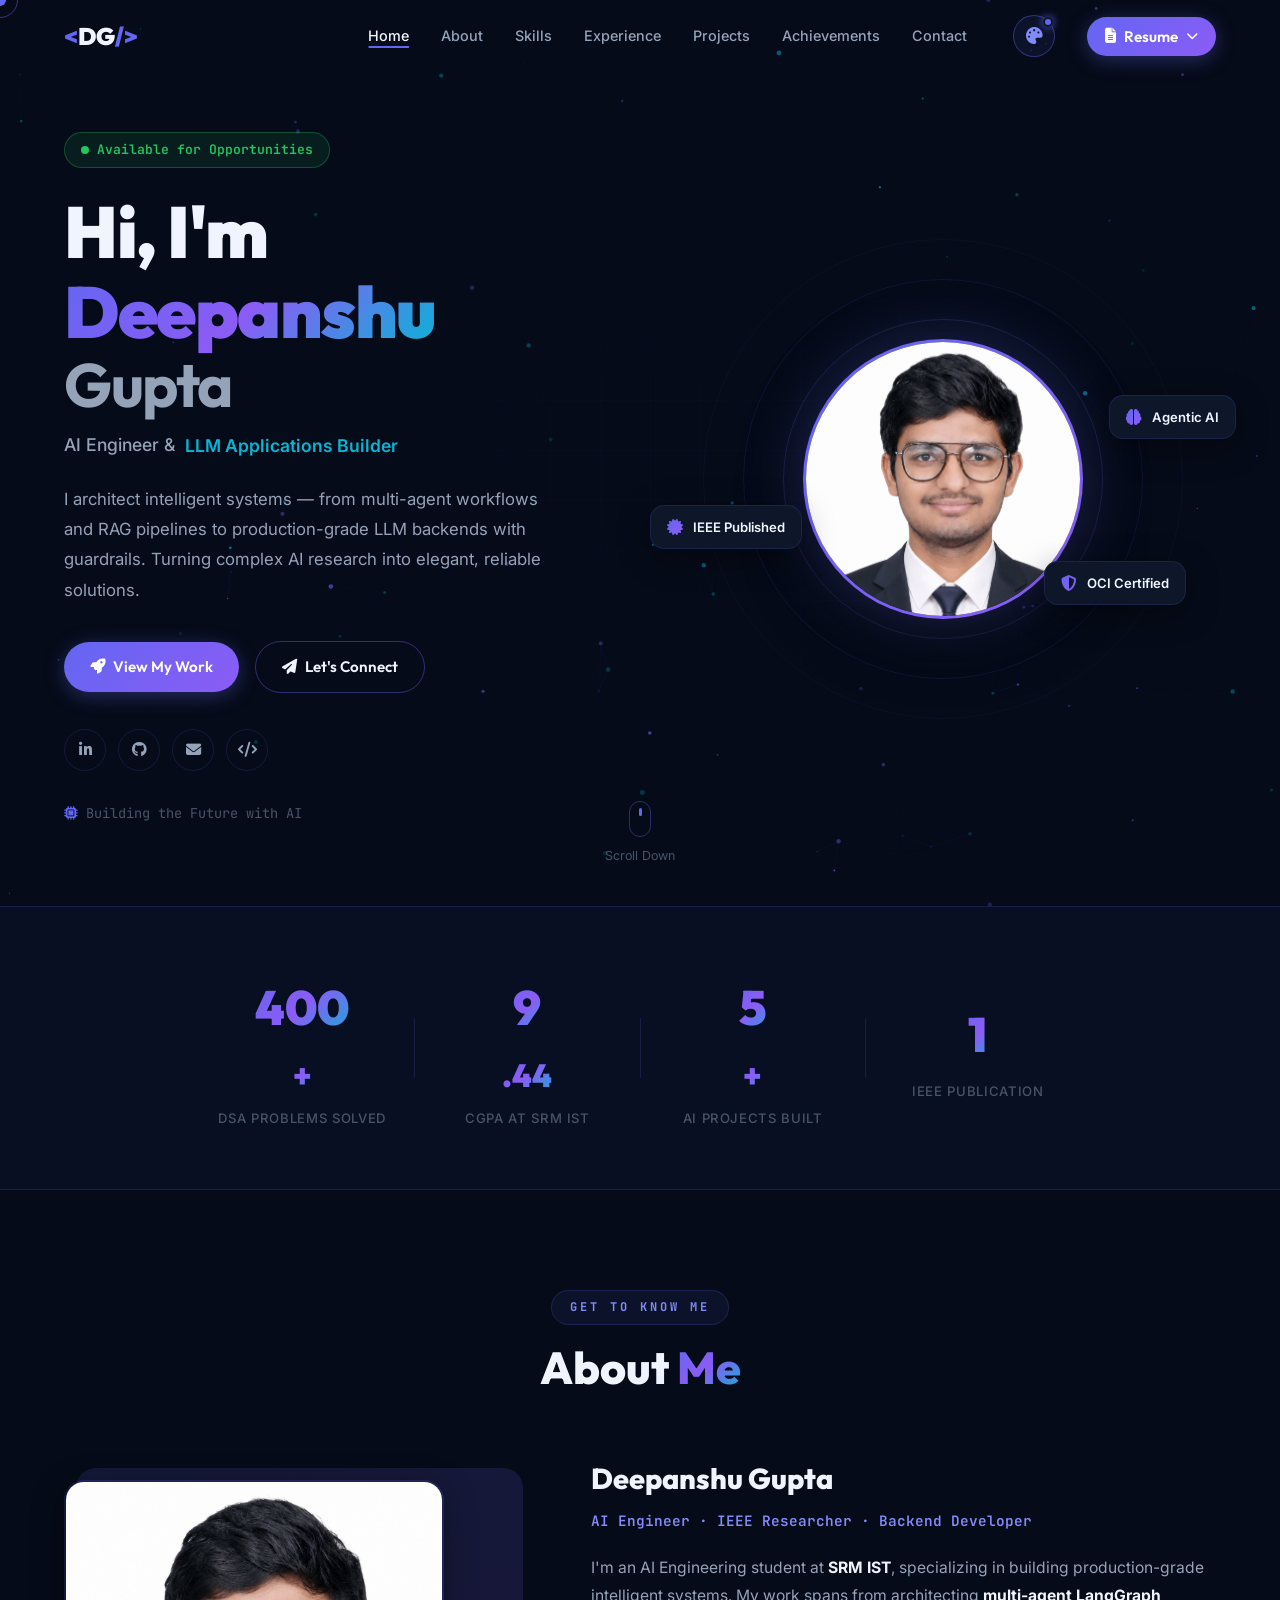
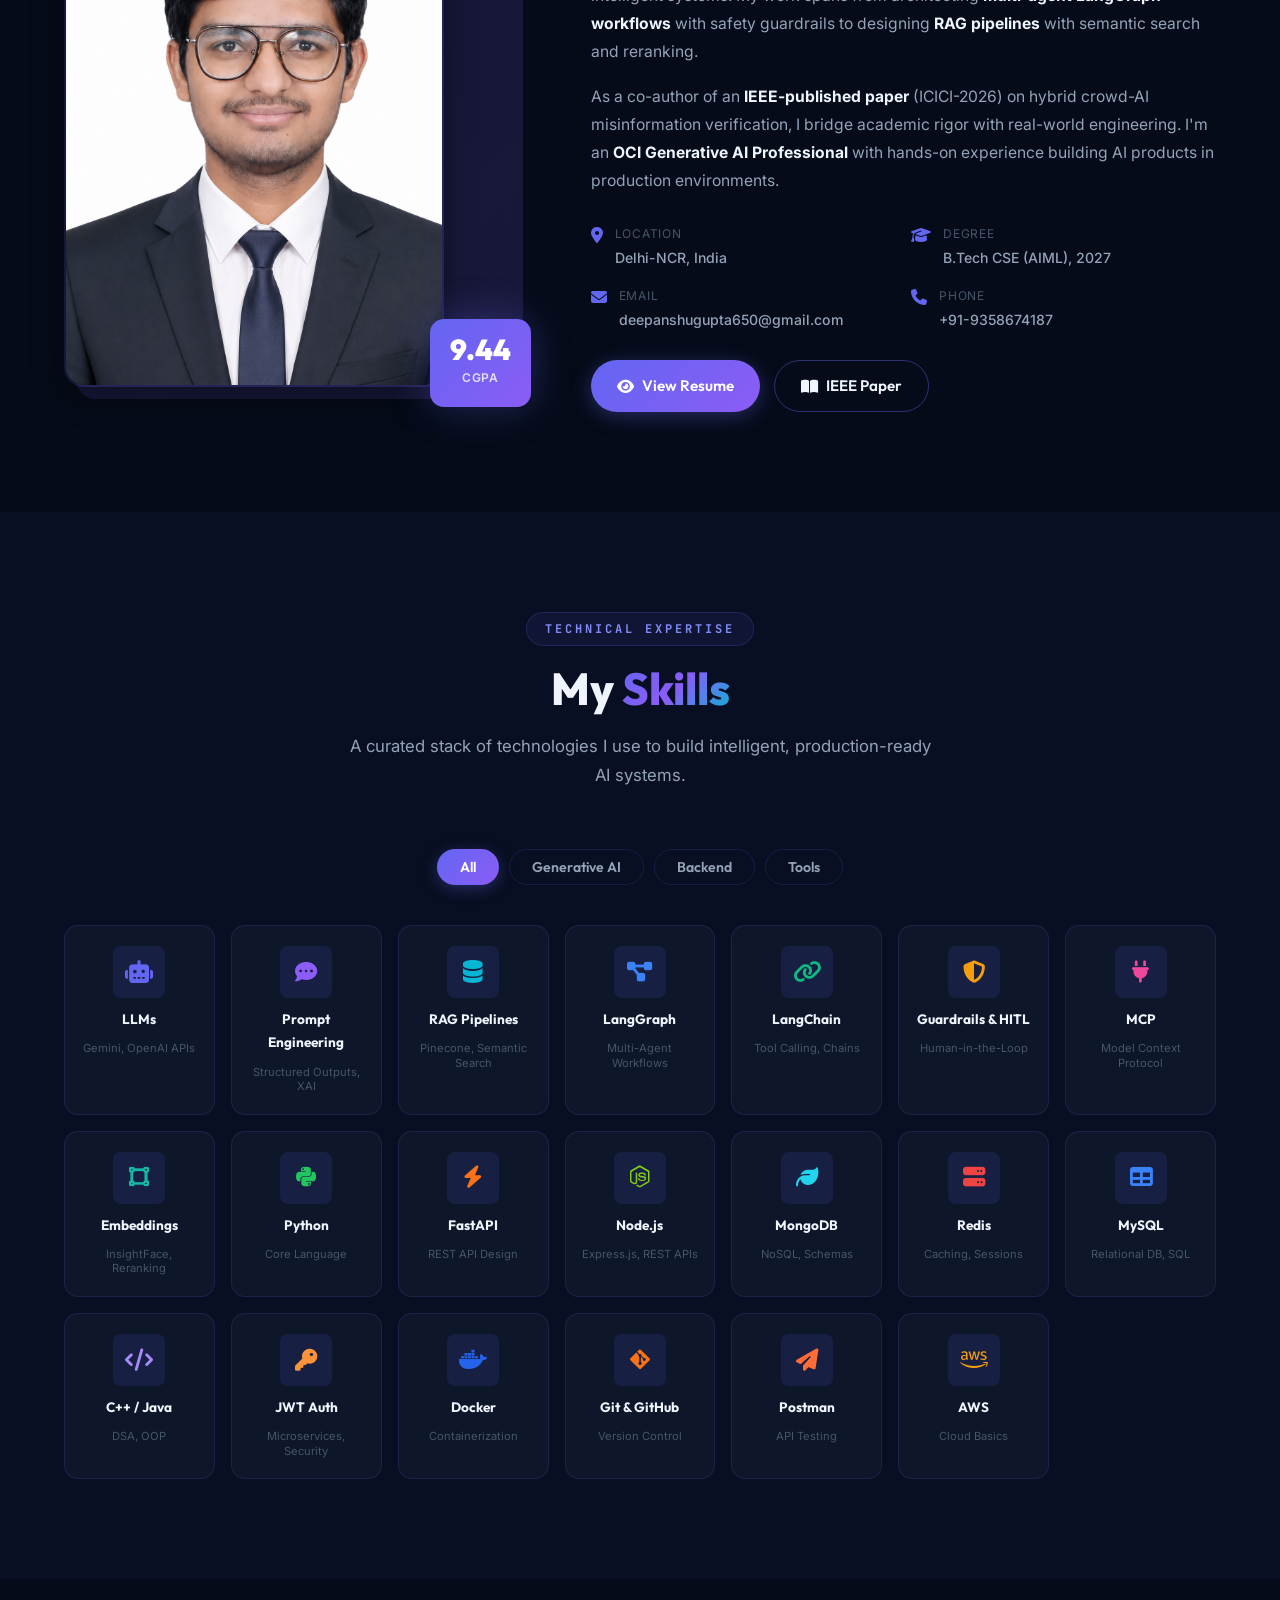
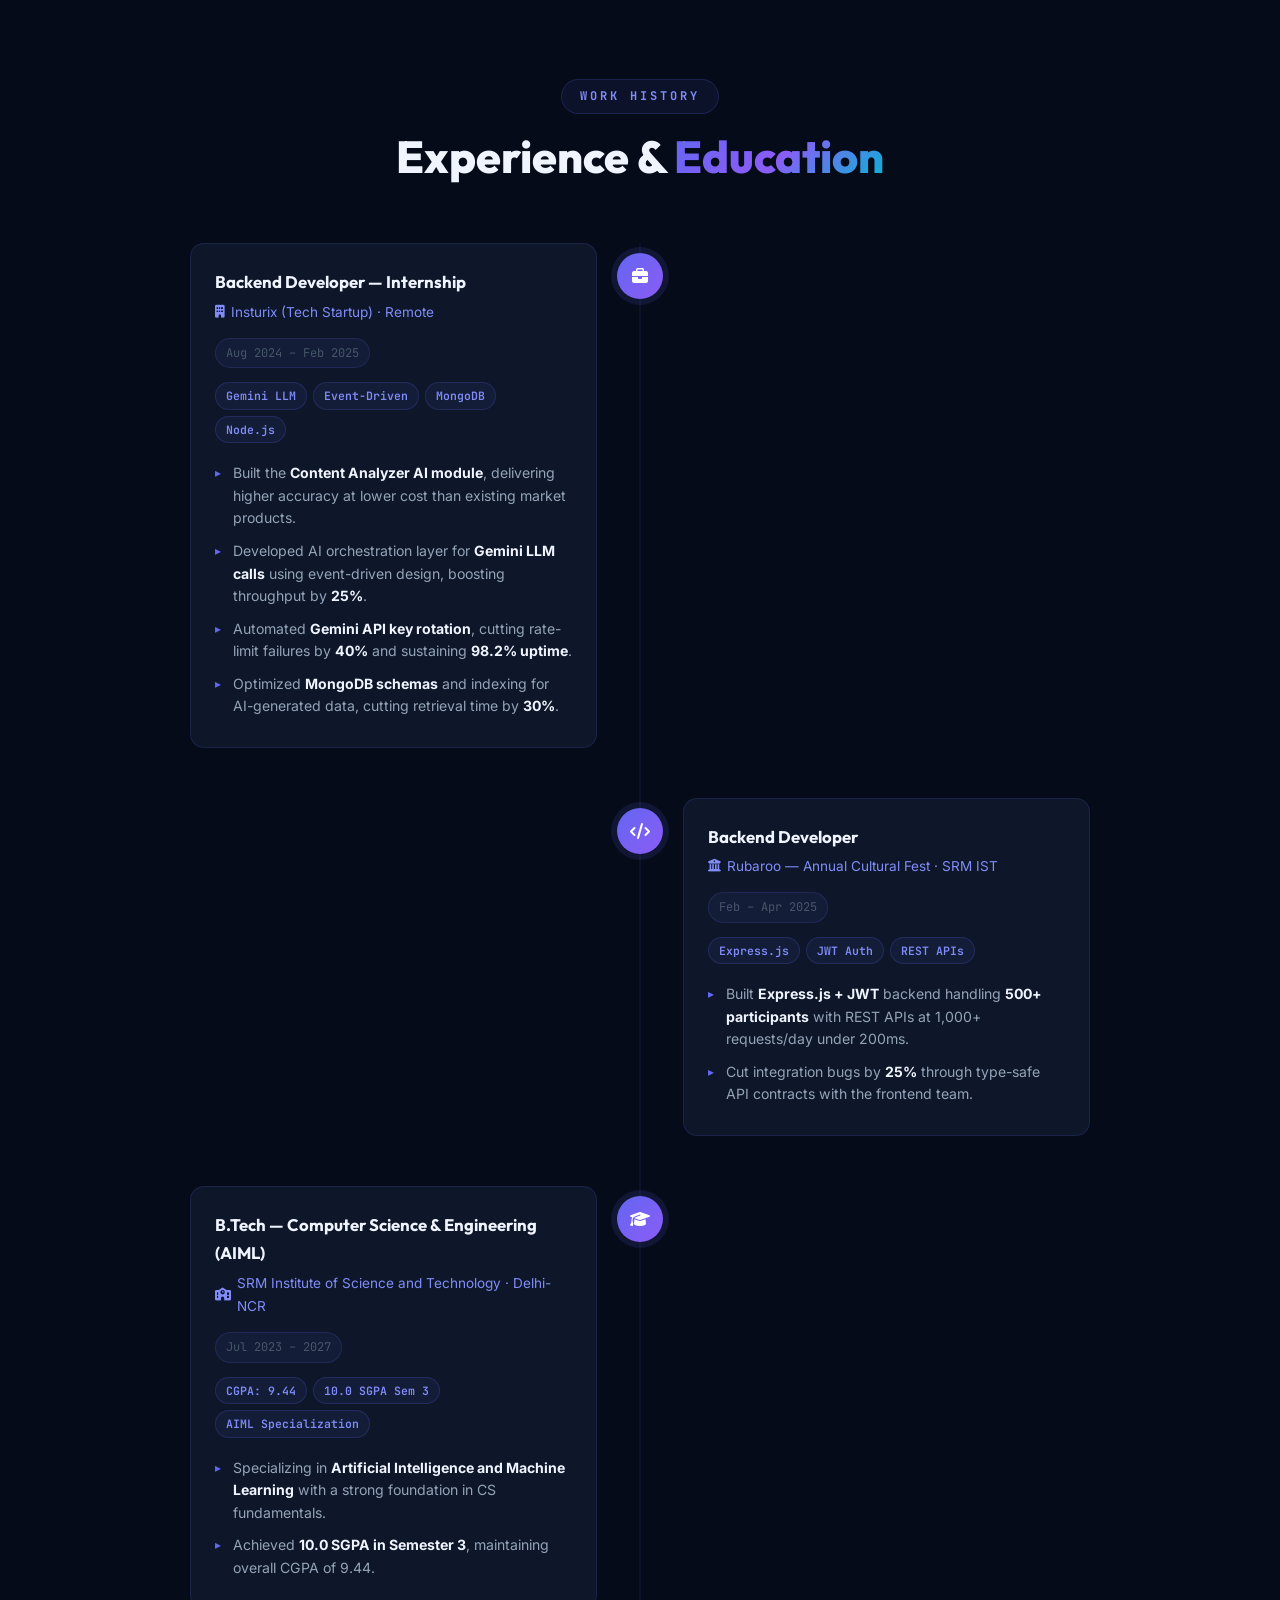
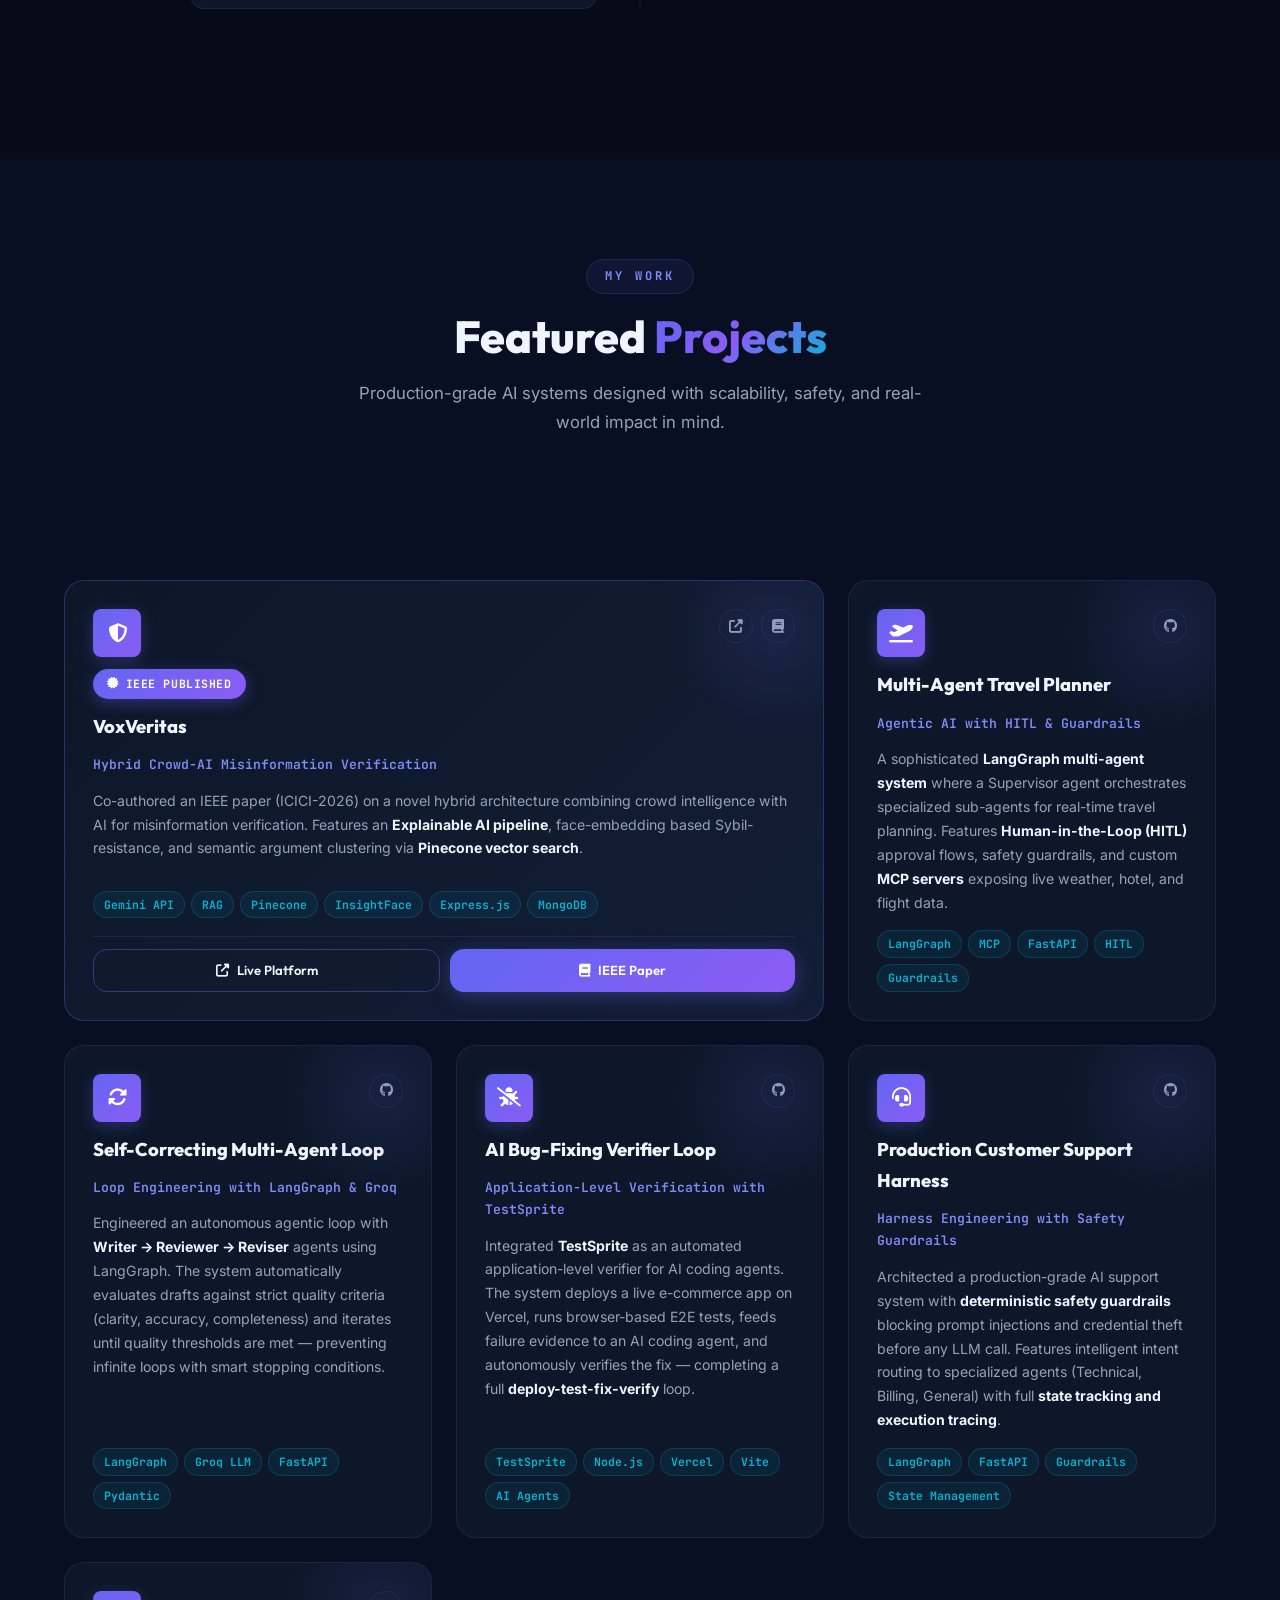
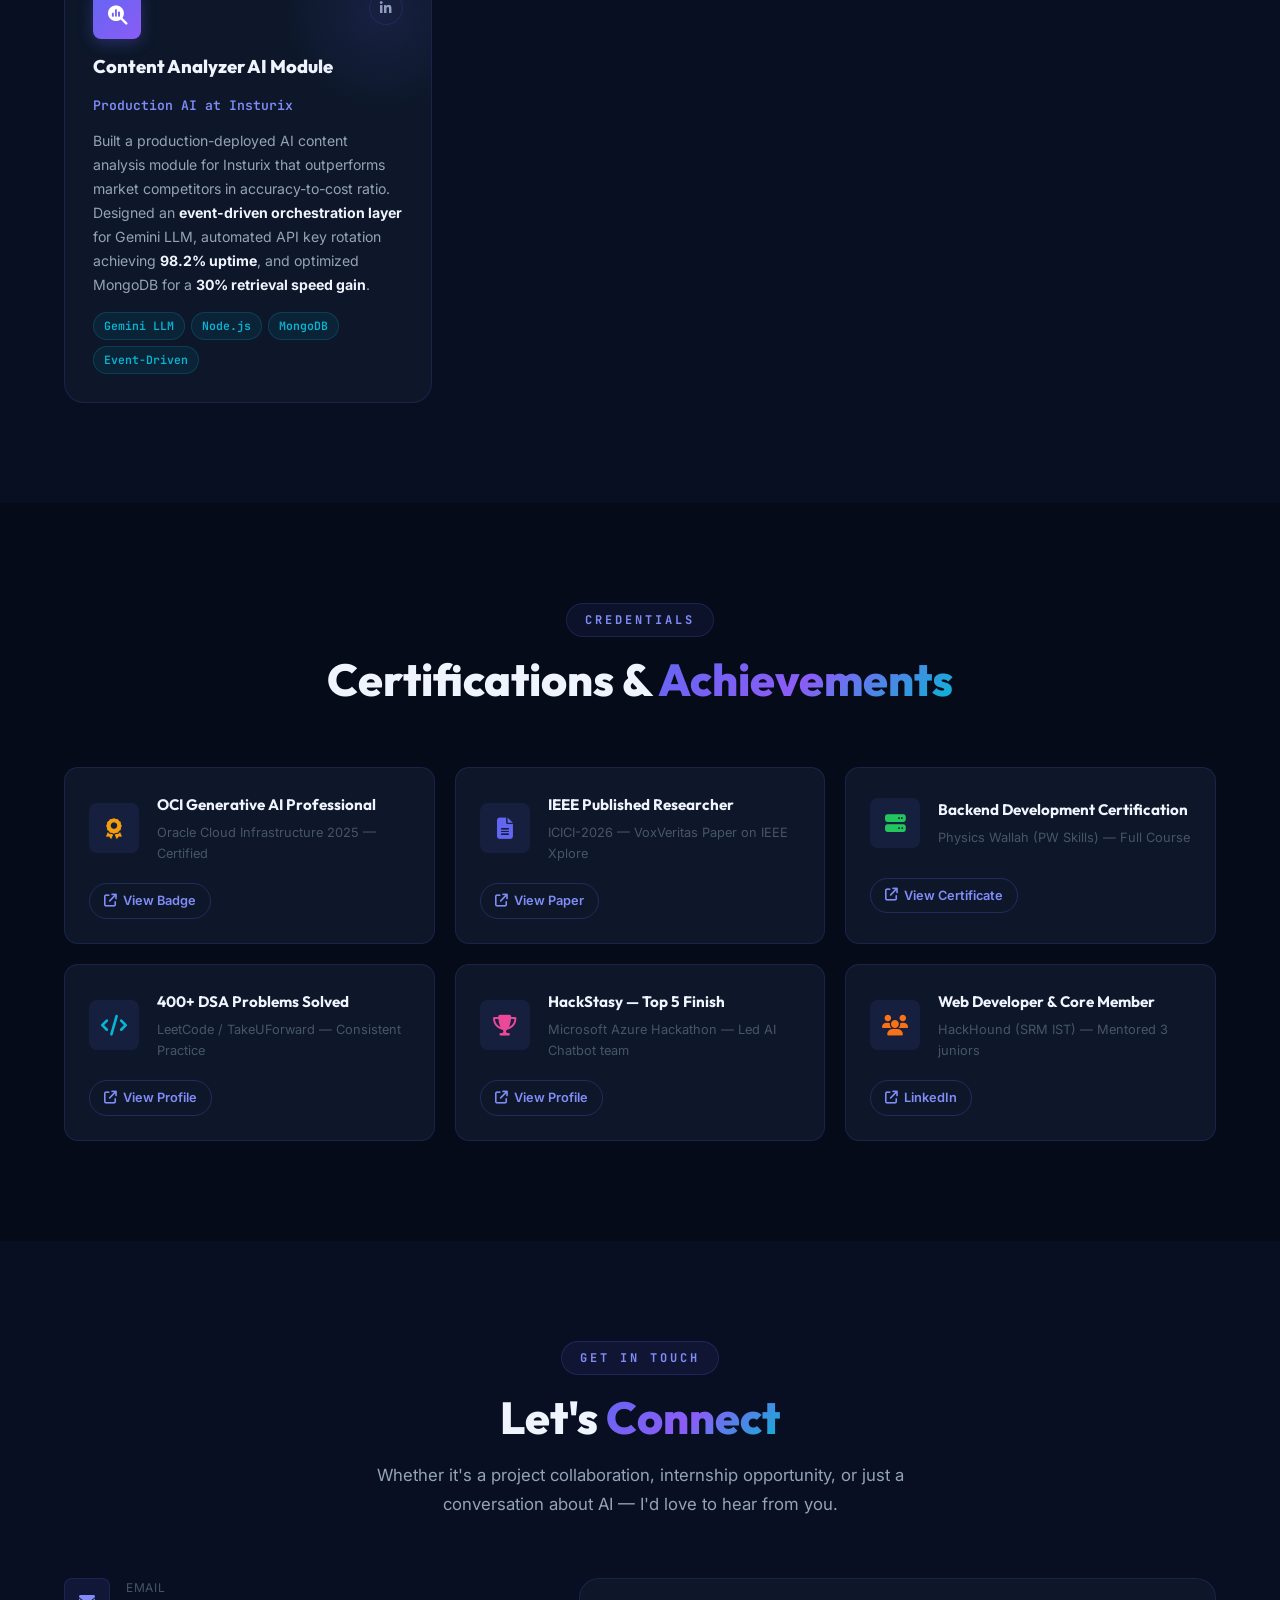
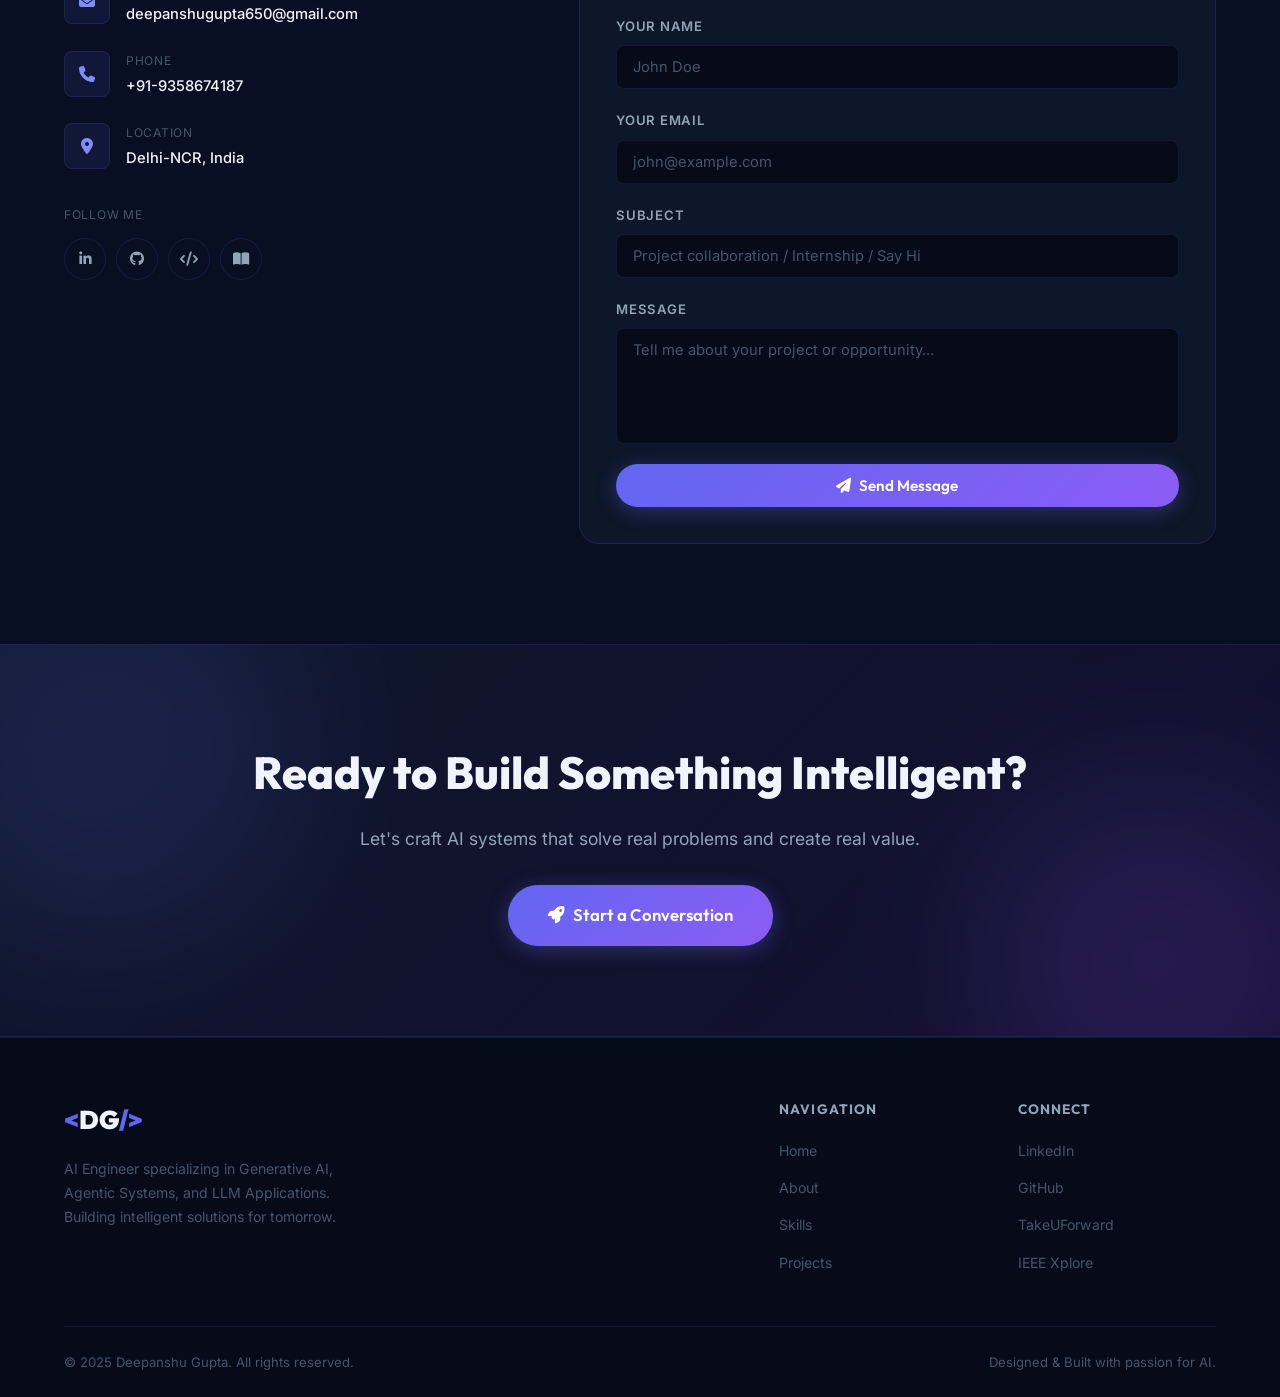
==== commit 7ffb8c1e: "deploy" ====
--- a/index.html
+++ b/index.html
@@ -5,6 +5,24 @@
   <meta name="viewport" content="width=device-width, initial-scale=1.0" />
   <title>Deepanshu Gupta — AI Engineer & Agentic AI Specialist</title>
   <meta name="description" content="Portfolio of Deepanshu Gupta — AI Engineer specializing in Generative AI, LLM applications, Agentic AI systems, RAG pipelines, and multi-agent workflows. IEEE-published researcher and OCI Generative AI Professional." />
+  <meta name="theme-color" content="#0a0b10" />
+
+  <!-- Favicon -->
+  <link rel="icon" type="image/svg+xml" href="favicon.svg" />
+
+  <!-- Open Graph / Facebook / LinkedIn -->
+  <meta property="og:type" content="website" />
+  <meta property="og:title" content="Deepanshu Gupta — AI Engineer & Agentic AI Specialist" />
+  <meta property="og:description" content="Portfolio of Deepanshu Gupta — AI Engineer specializing in Generative AI, LLM applications, Agentic AI systems, RAG pipelines, and multi-agent workflows. IEEE-published researcher and OCI Generative AI Professional." />
+  <meta property="og:image" content="profile.png" />
+
+  <!-- Twitter Card -->
+  <meta name="twitter:card" content="summary_large_image" />
+  <meta name="twitter:title" content="Deepanshu Gupta — AI Engineer & Agentic AI Specialist" />
+  <meta name="twitter:description" content="Portfolio of Deepanshu Gupta — AI Engineer specializing in Generative AI, LLM applications, Agentic AI systems, RAG pipelines, and multi-agent workflows. IEEE-published researcher and OCI Generative AI Professional." />
+  <meta name="twitter:image" content="profile.png" />
+
+  <!-- Google Fonts & FontAwesome -->
   <link rel="preconnect" href="https://fonts.googleapis.com" />
   <link rel="preconnect" href="https://fonts.gstatic.com" crossorigin />
   <link href="https://fonts.googleapis.com/css2?family=Outfit:wght@300;400;500;600;700;800;900&family=Inter:wght@300;400;500;600&family=JetBrains+Mono:wght@400;500&display=swap" rel="stylesheet" />
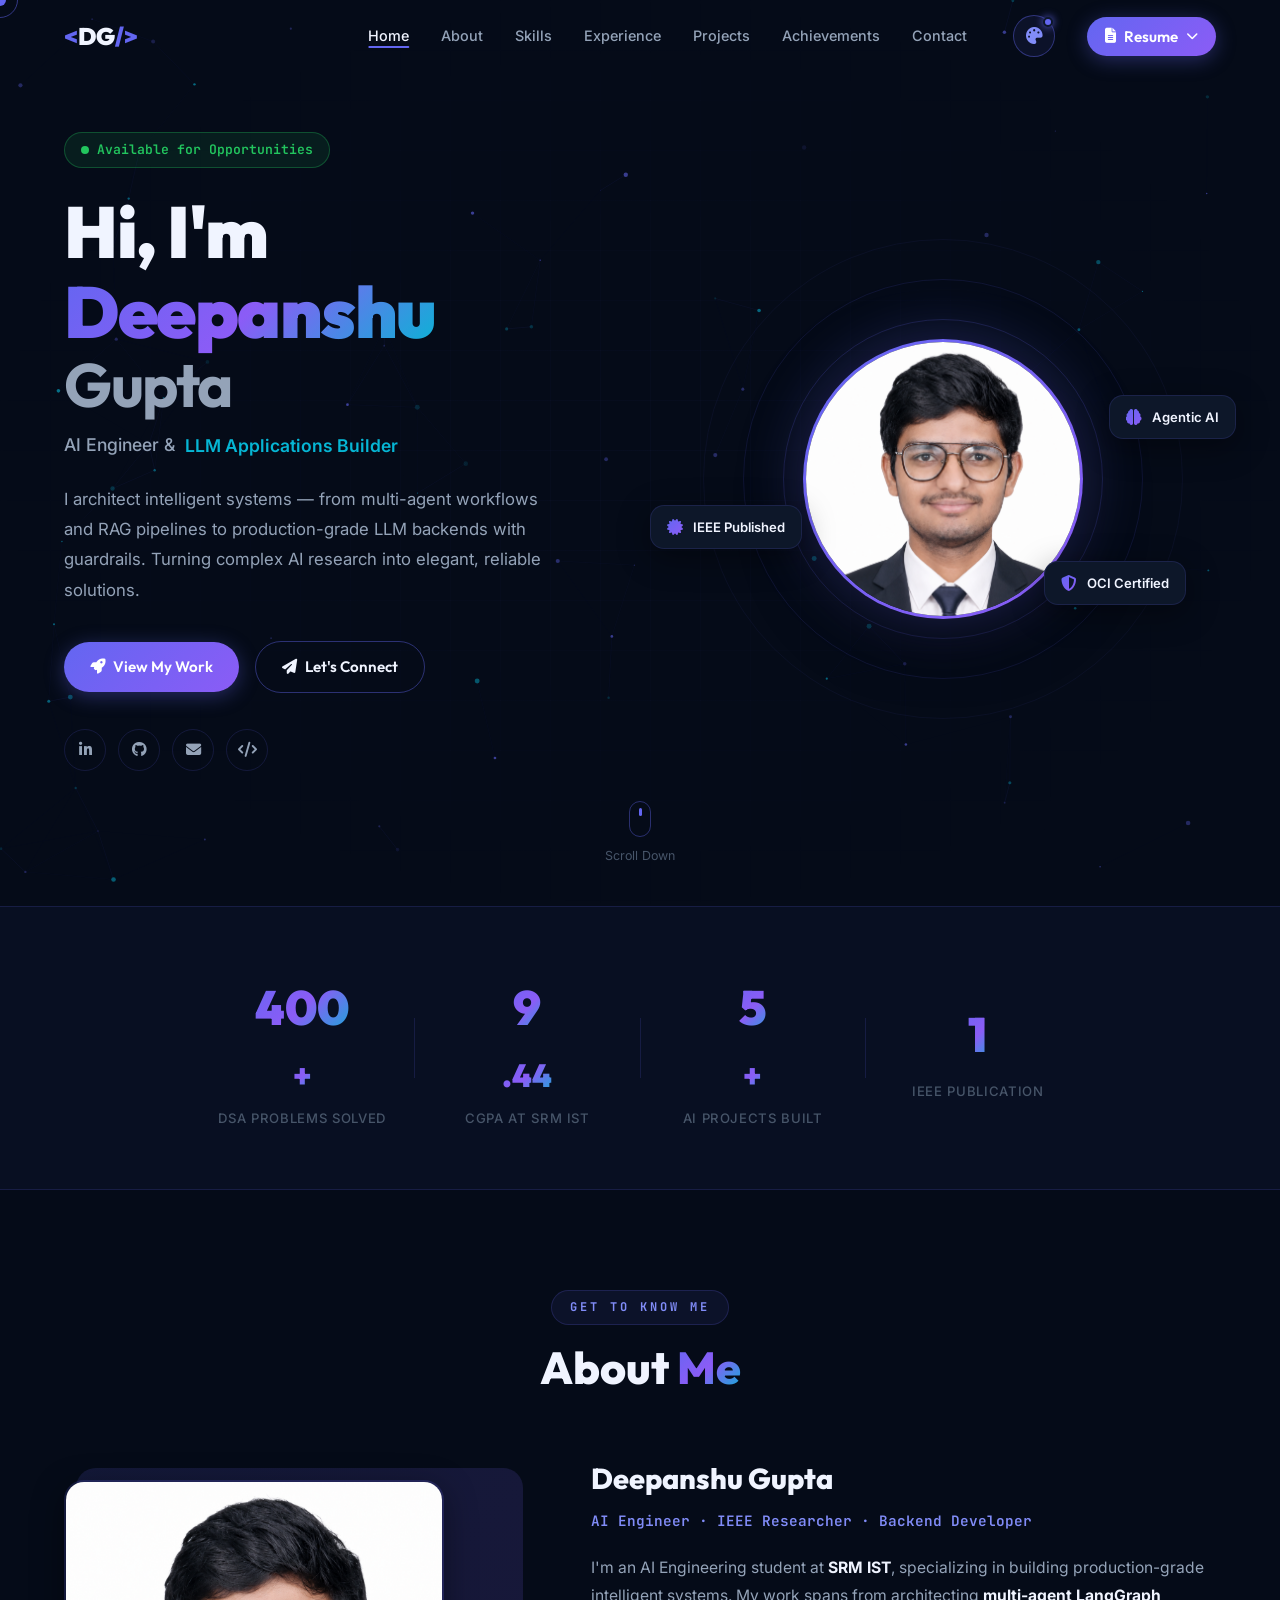
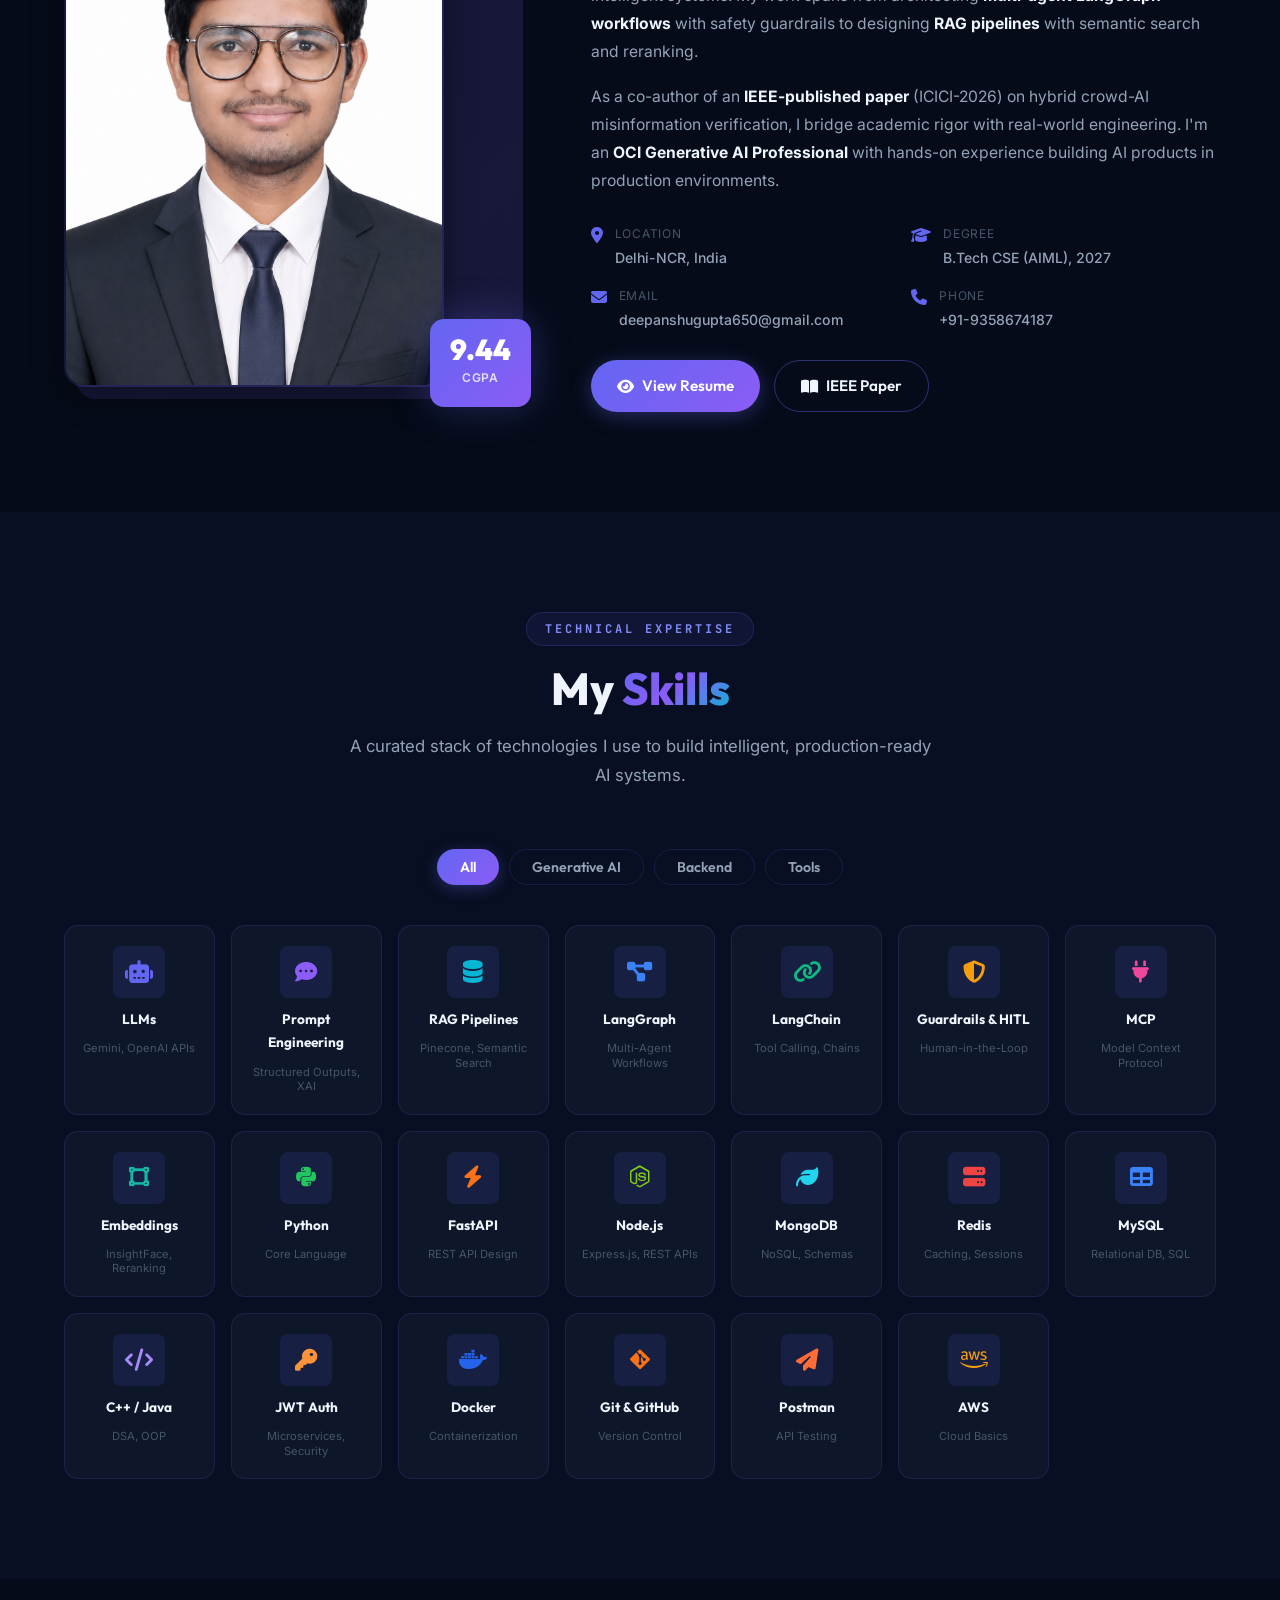
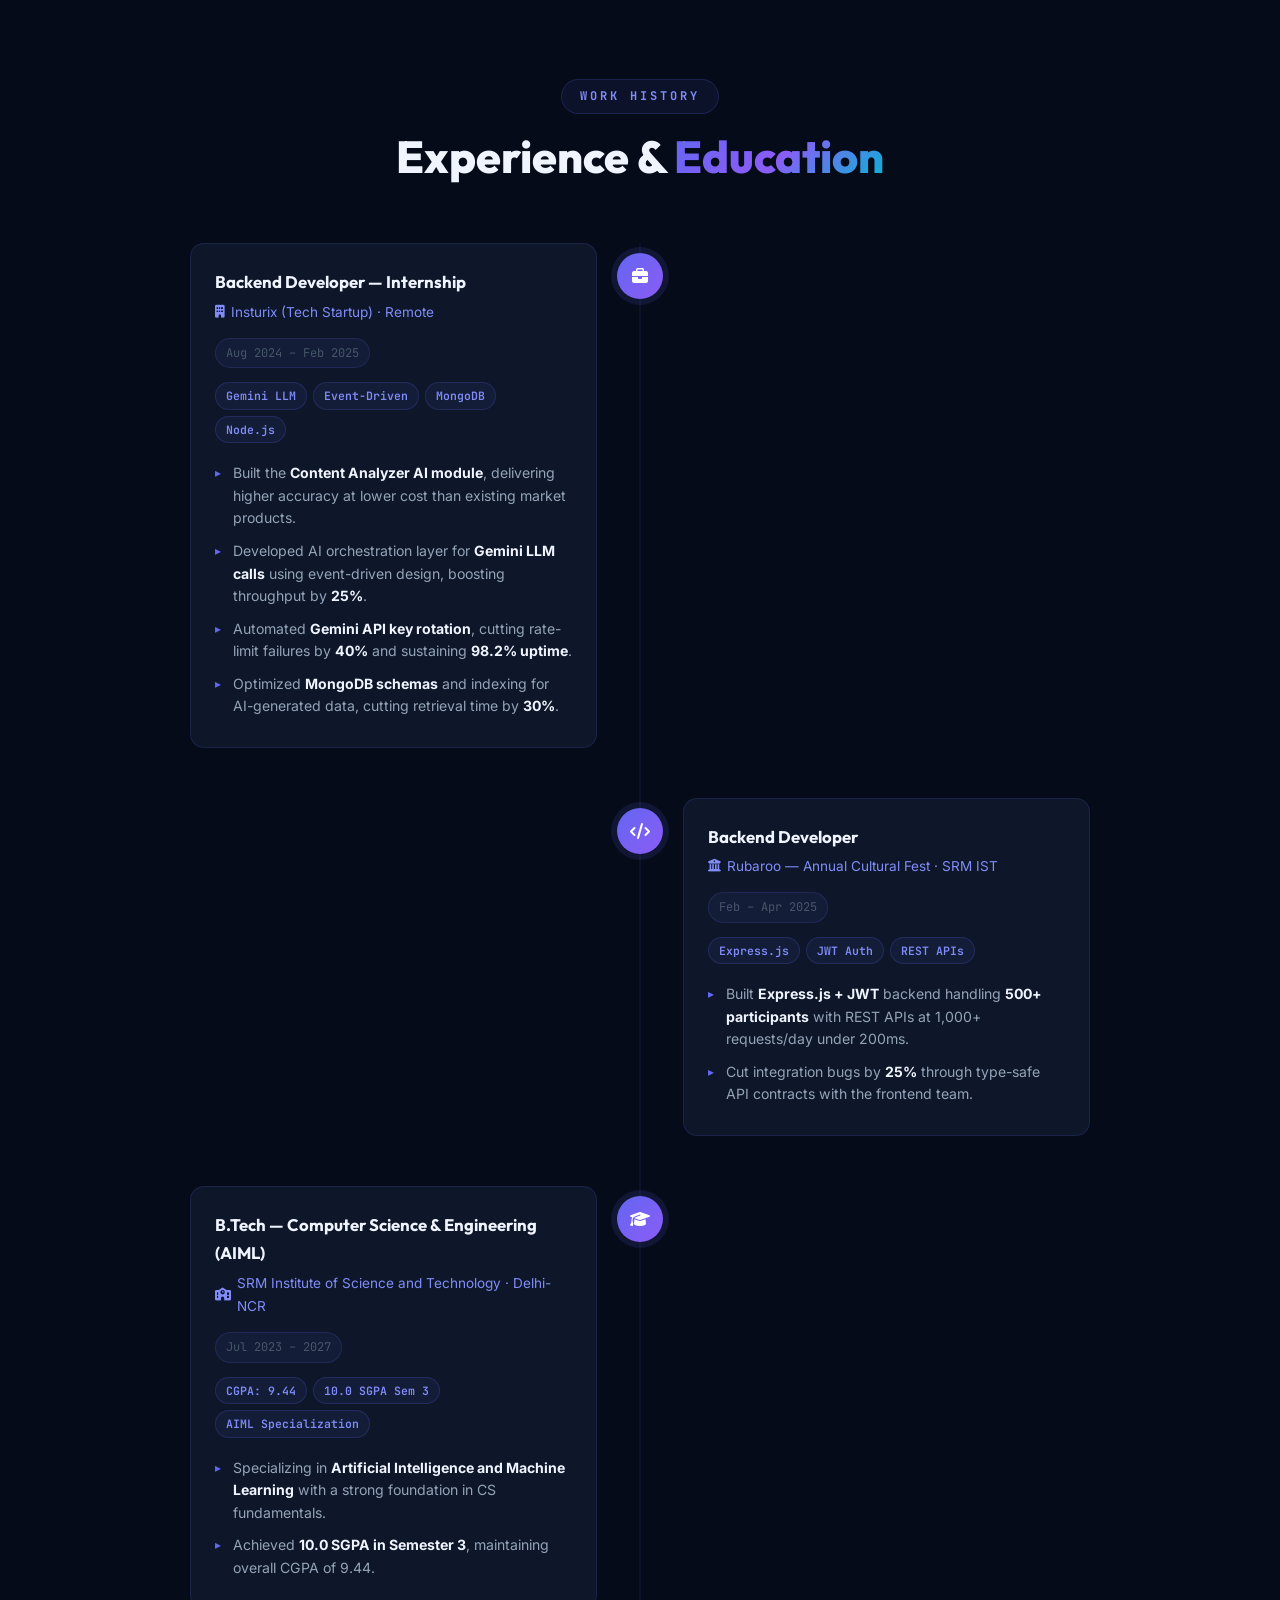
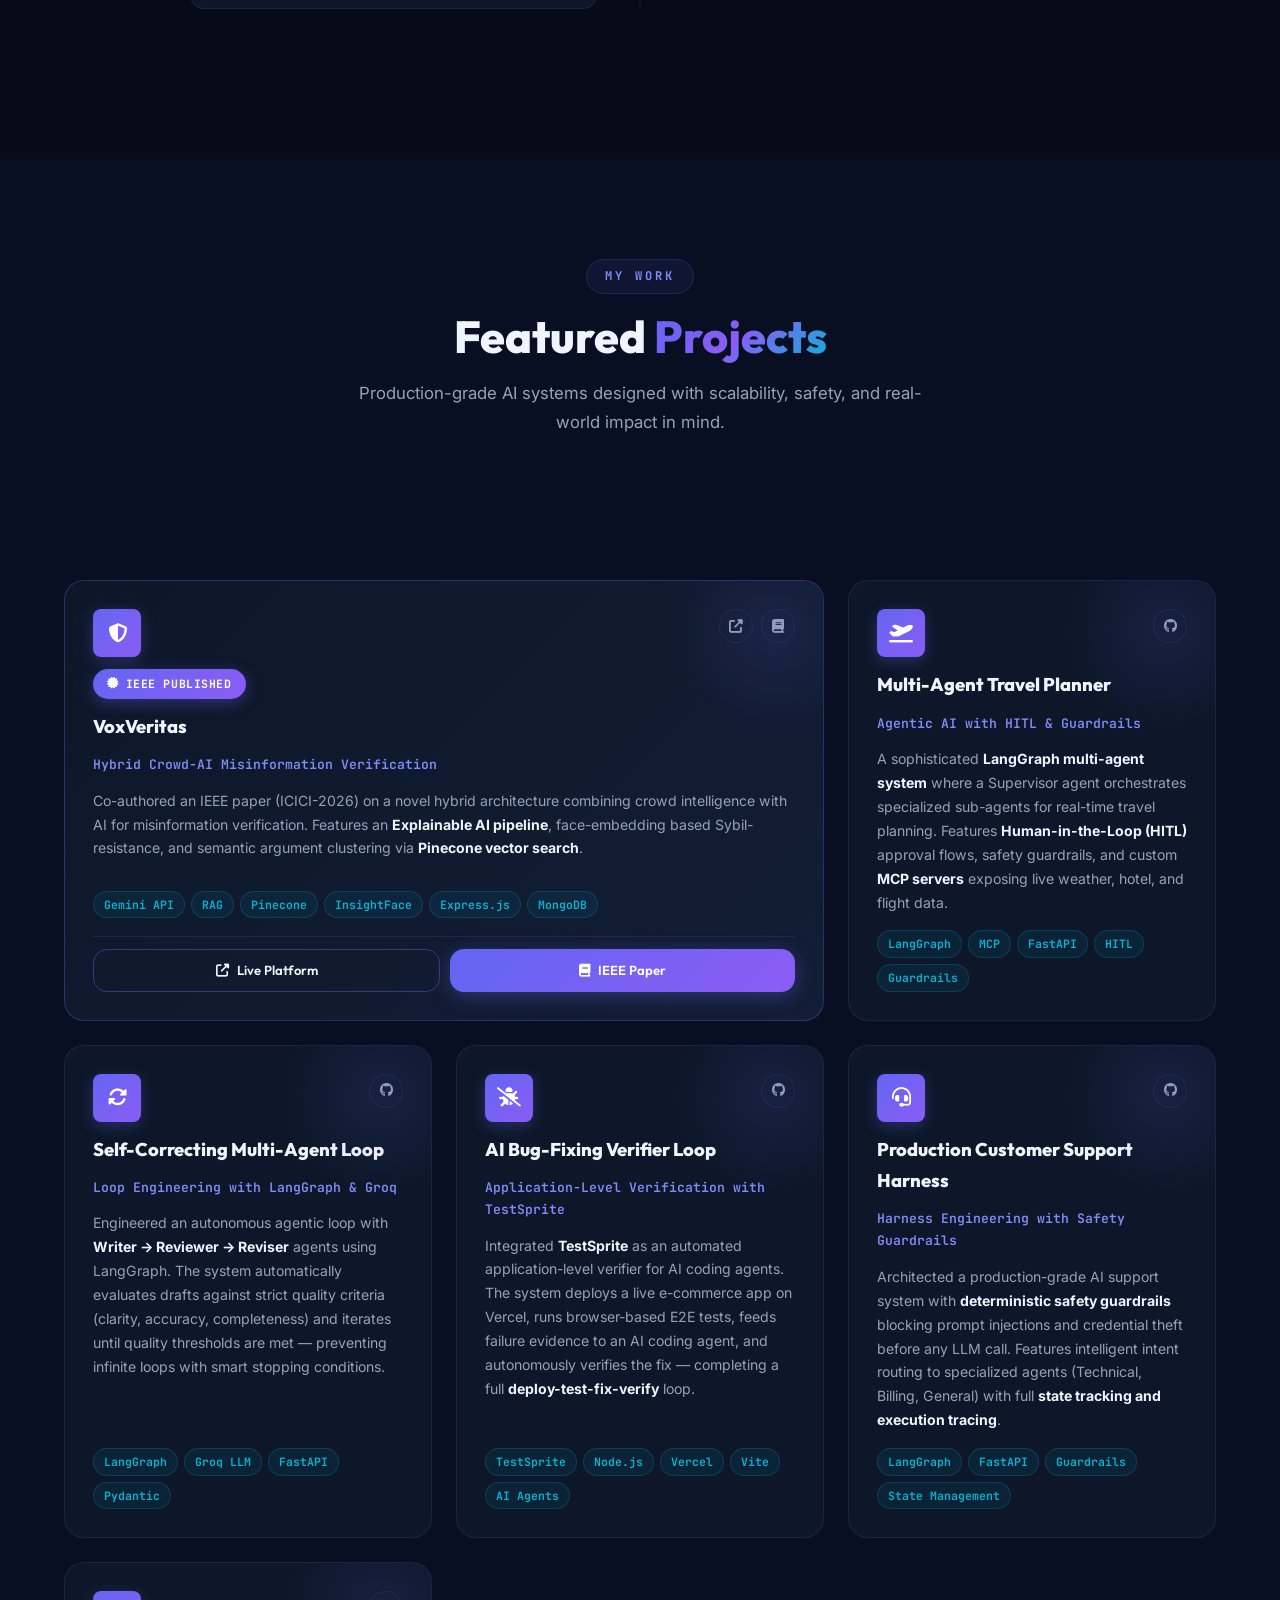
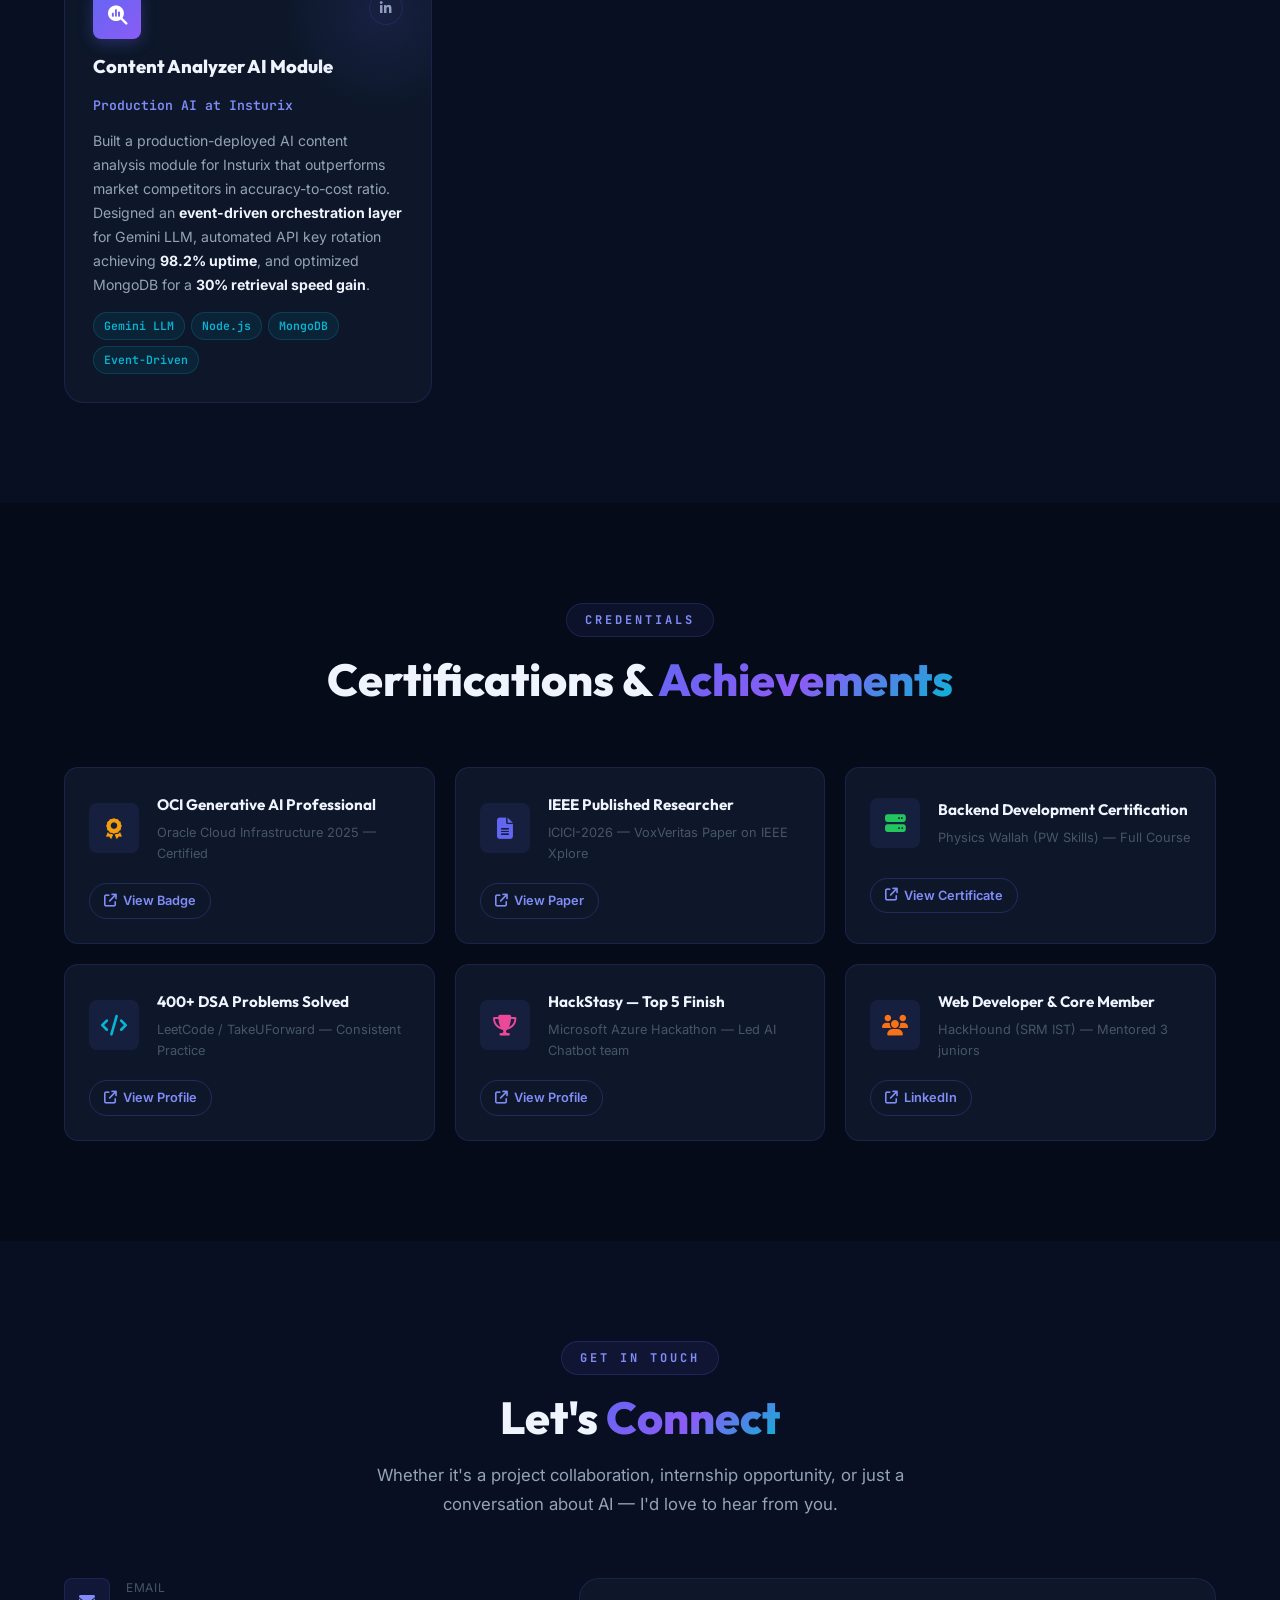
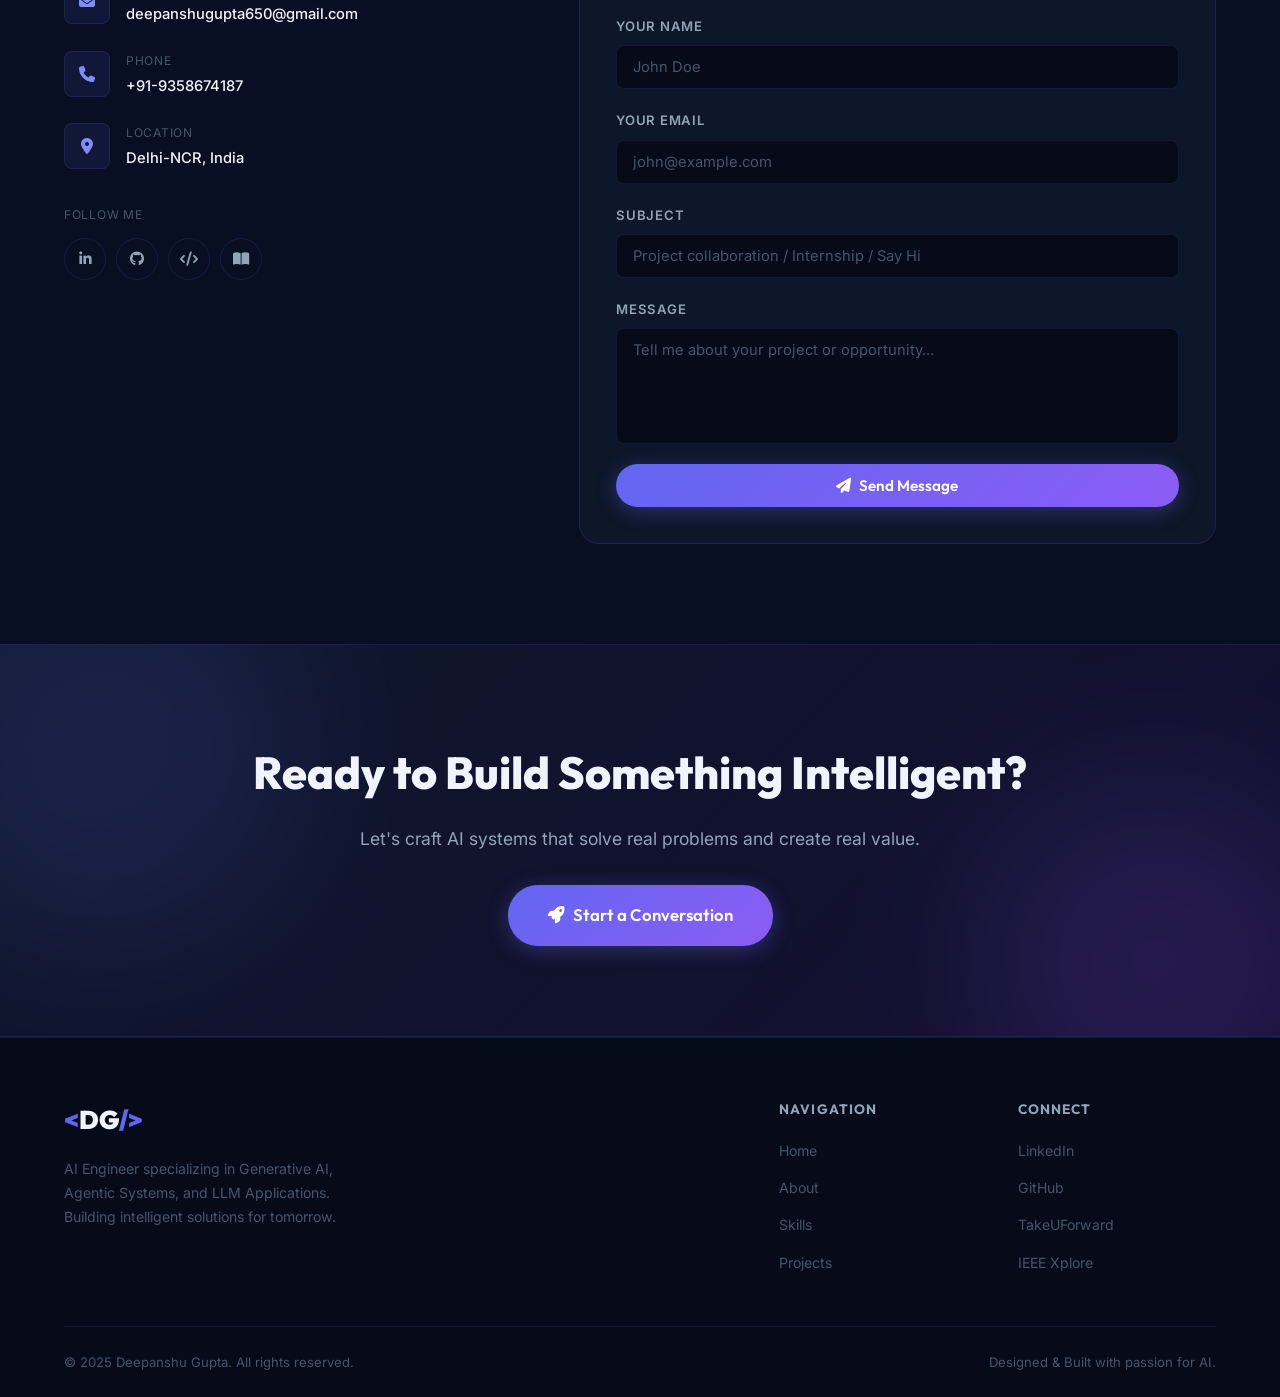
==== commit b68e3ea3: "Update LinkedIn URL in index.html" ====
--- a/index.html
+++ b/index.html
@@ -137,7 +137,7 @@
           </a>
         </div>
         <div class="hero-socials reveal-up">
-          <a href="https://linkedin.com/in/deepanshugupta650" target="_blank" aria-label="LinkedIn" class="social-icon">
+          <a href="https://www.linkedin.com/in/deepanshu-gupta-650d" target="_blank" aria-label="LinkedIn" class="social-icon">
             <i class="fab fa-linkedin-in"></i>
           </a>
           <a href="https://github.com/deepanshuguptacode" target="_blank" aria-label="GitHub" class="social-icon">
